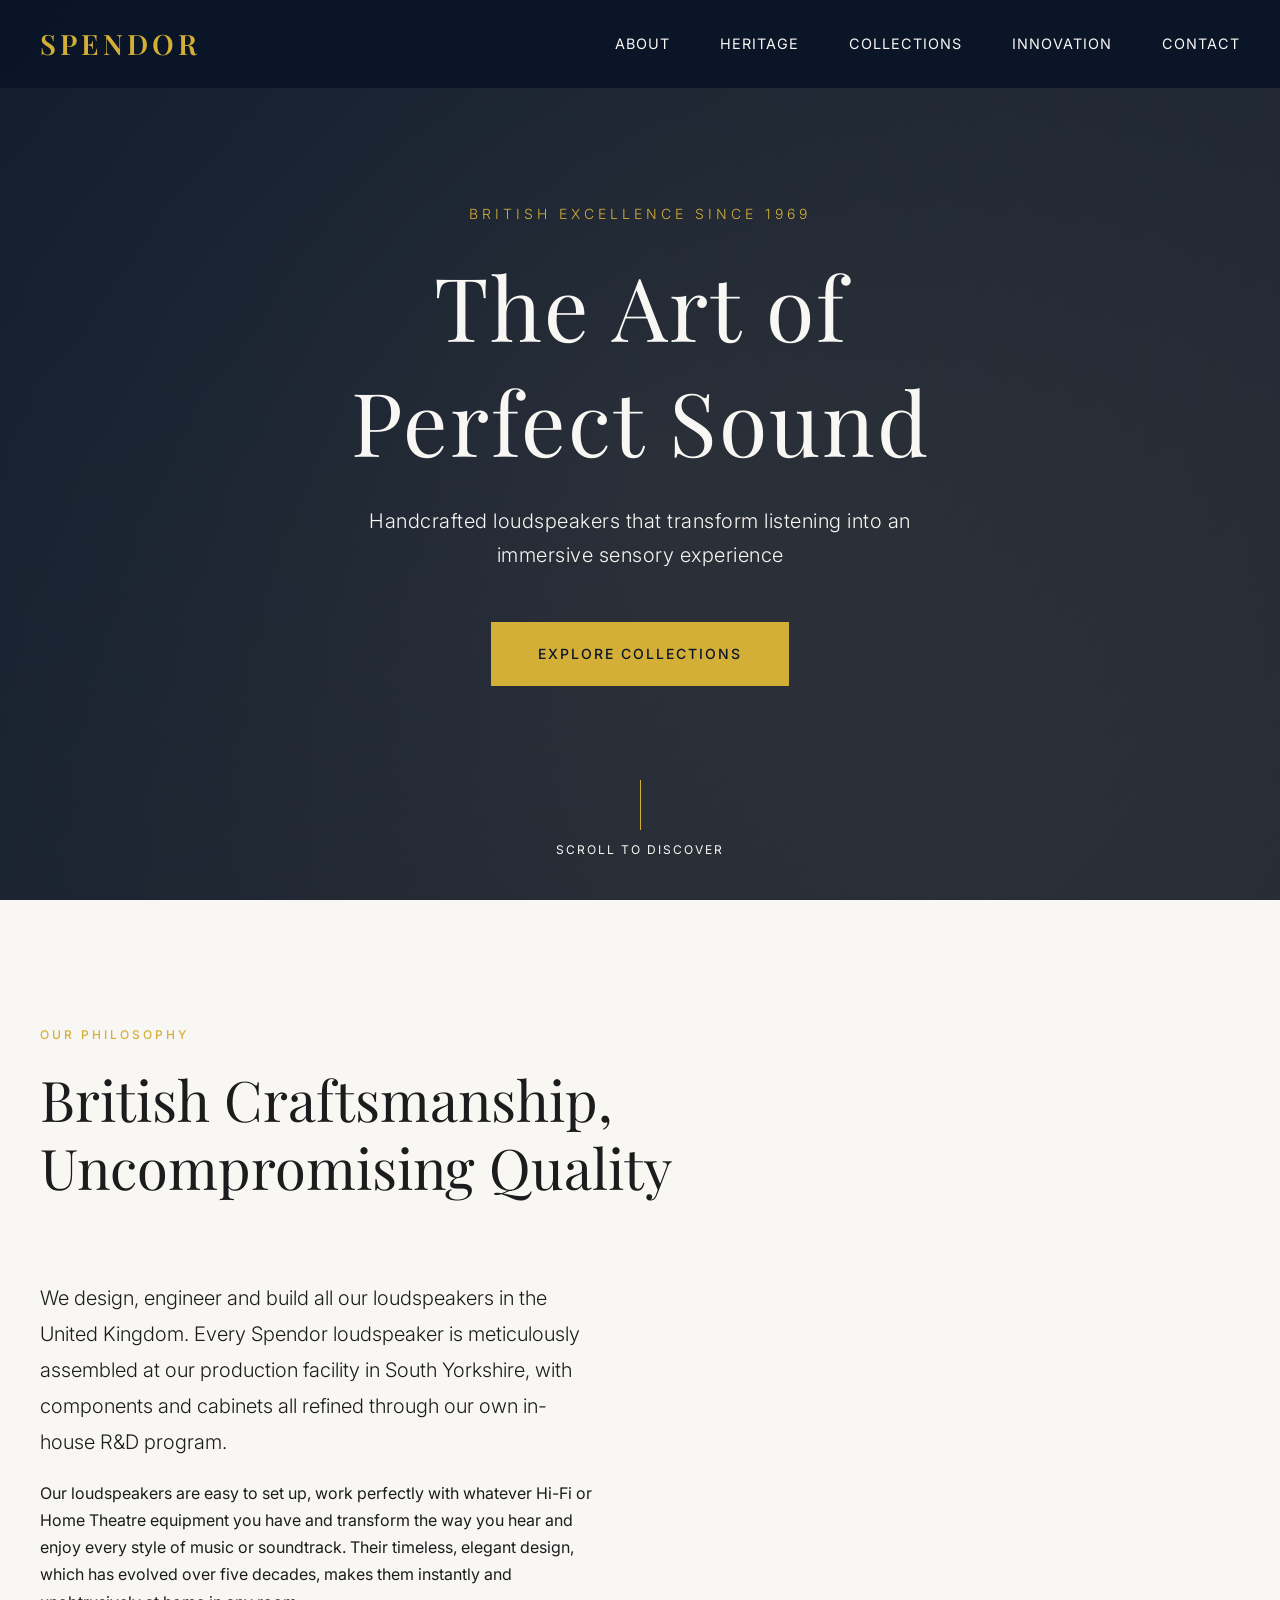
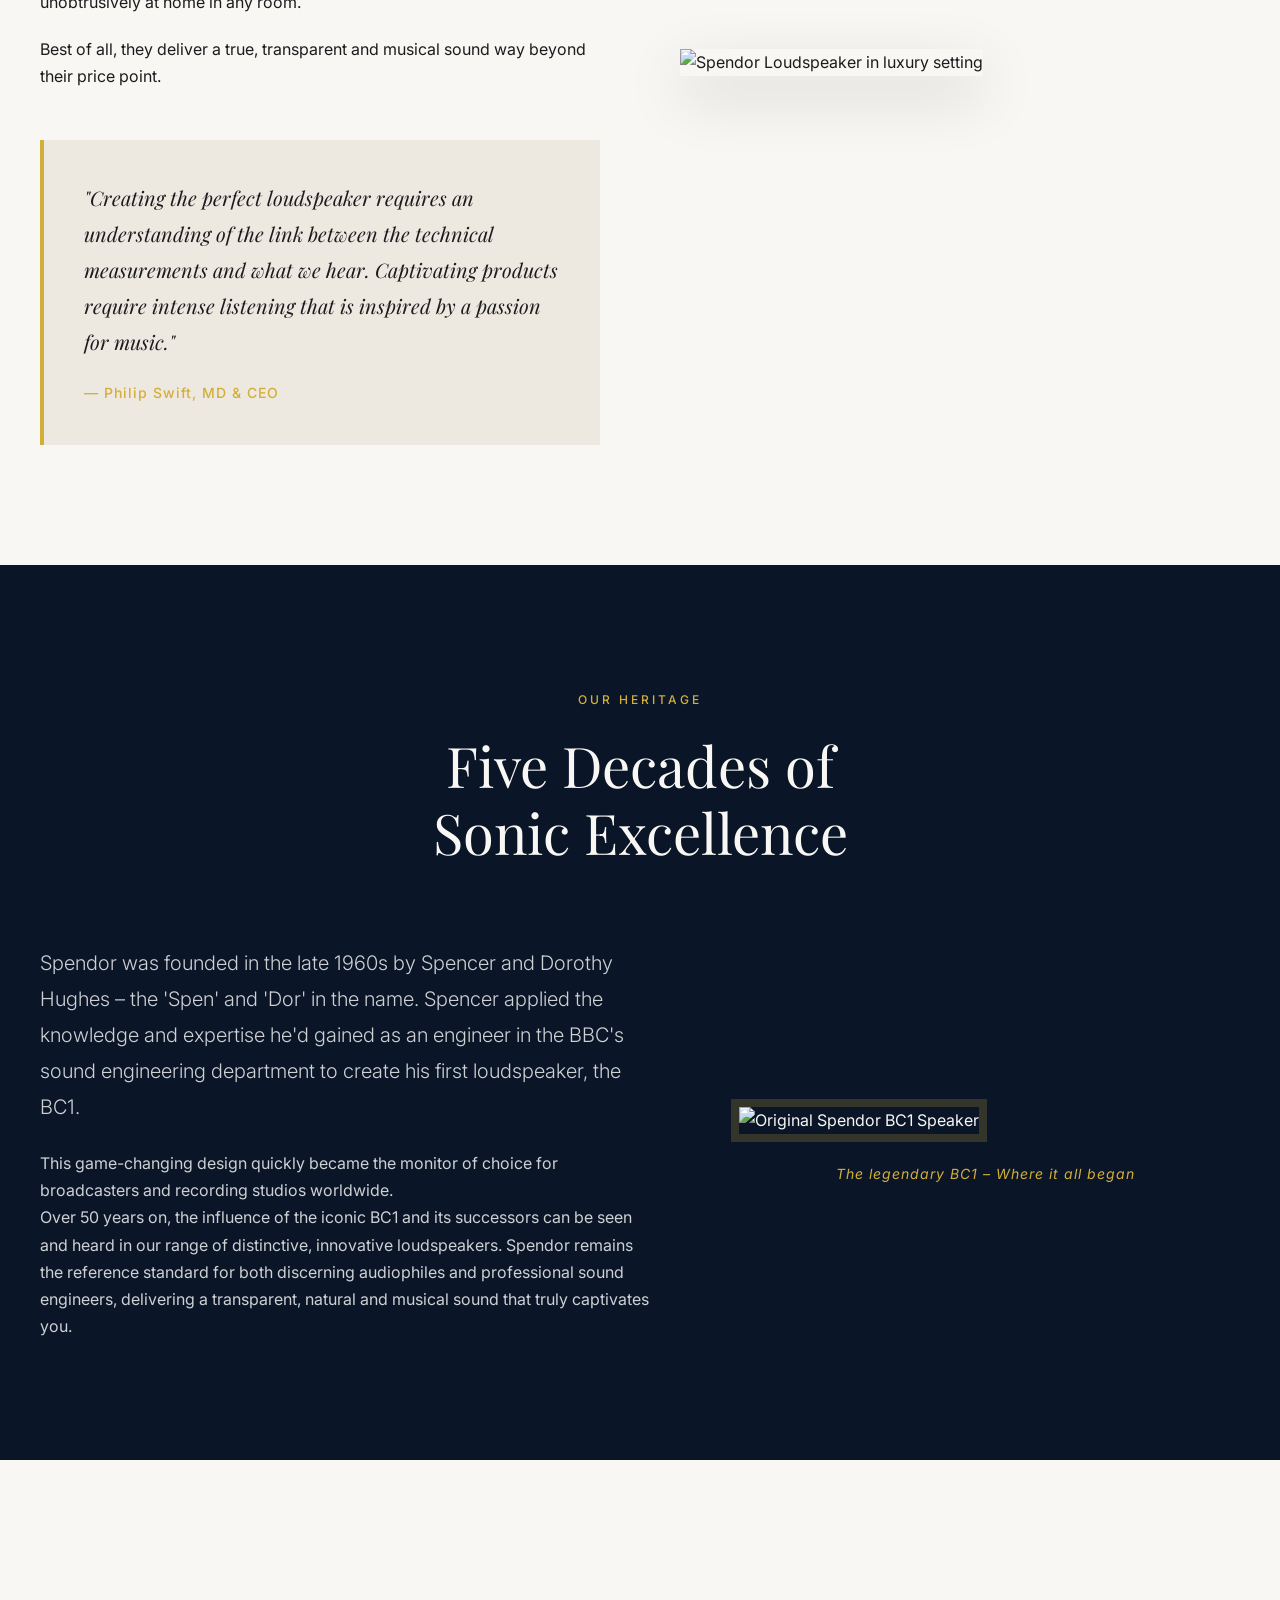
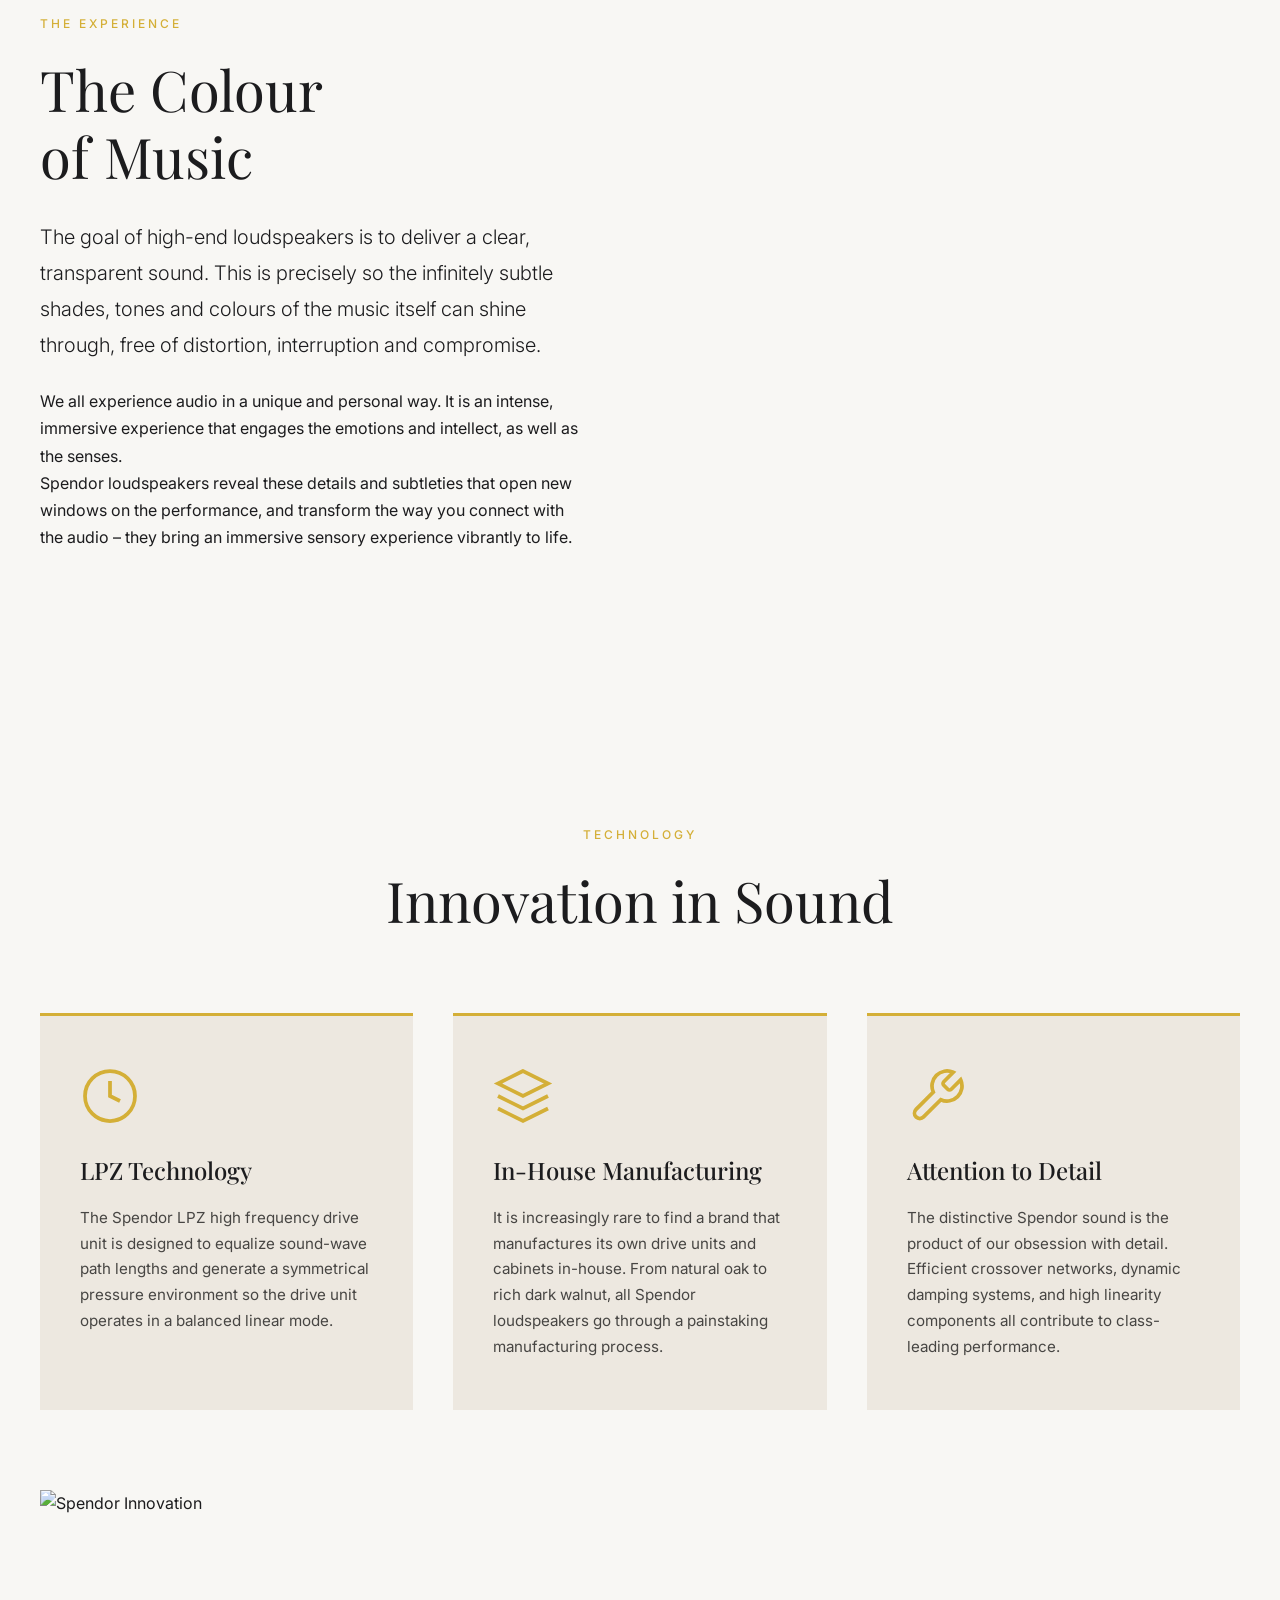
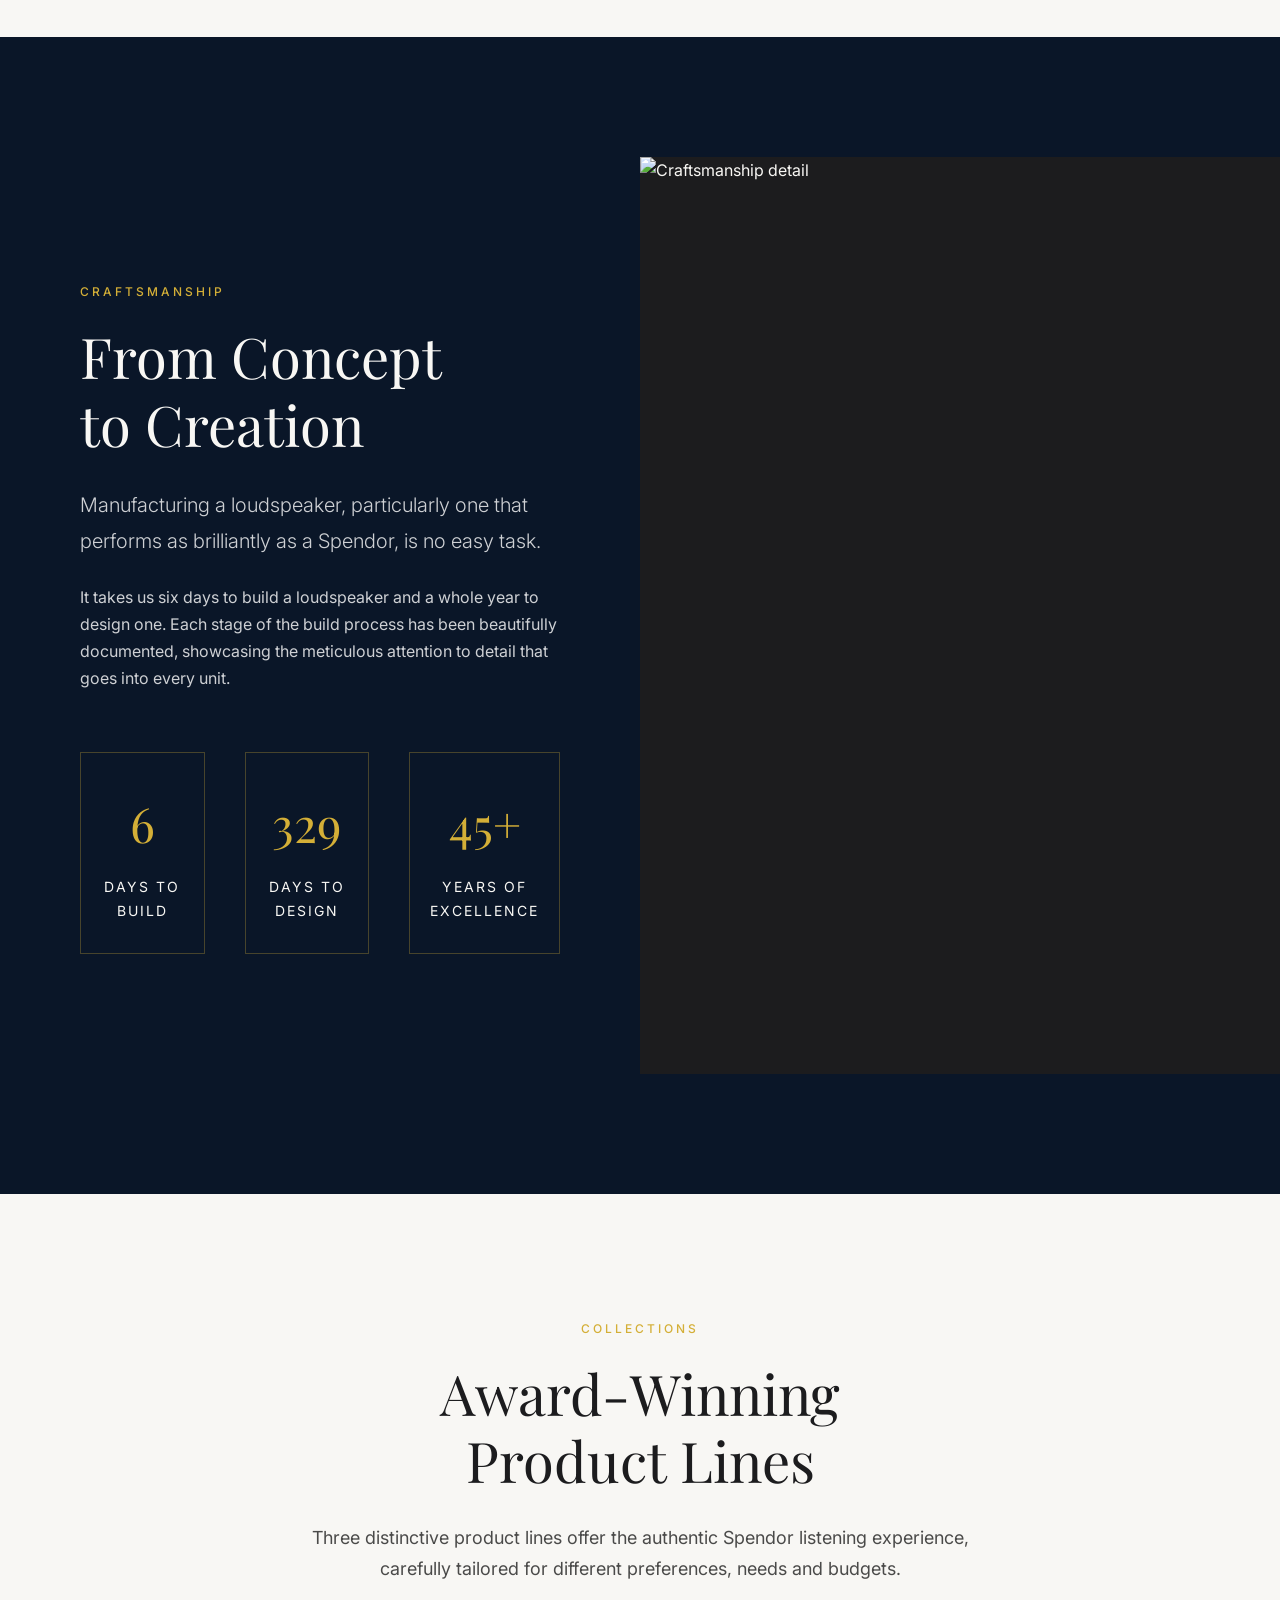
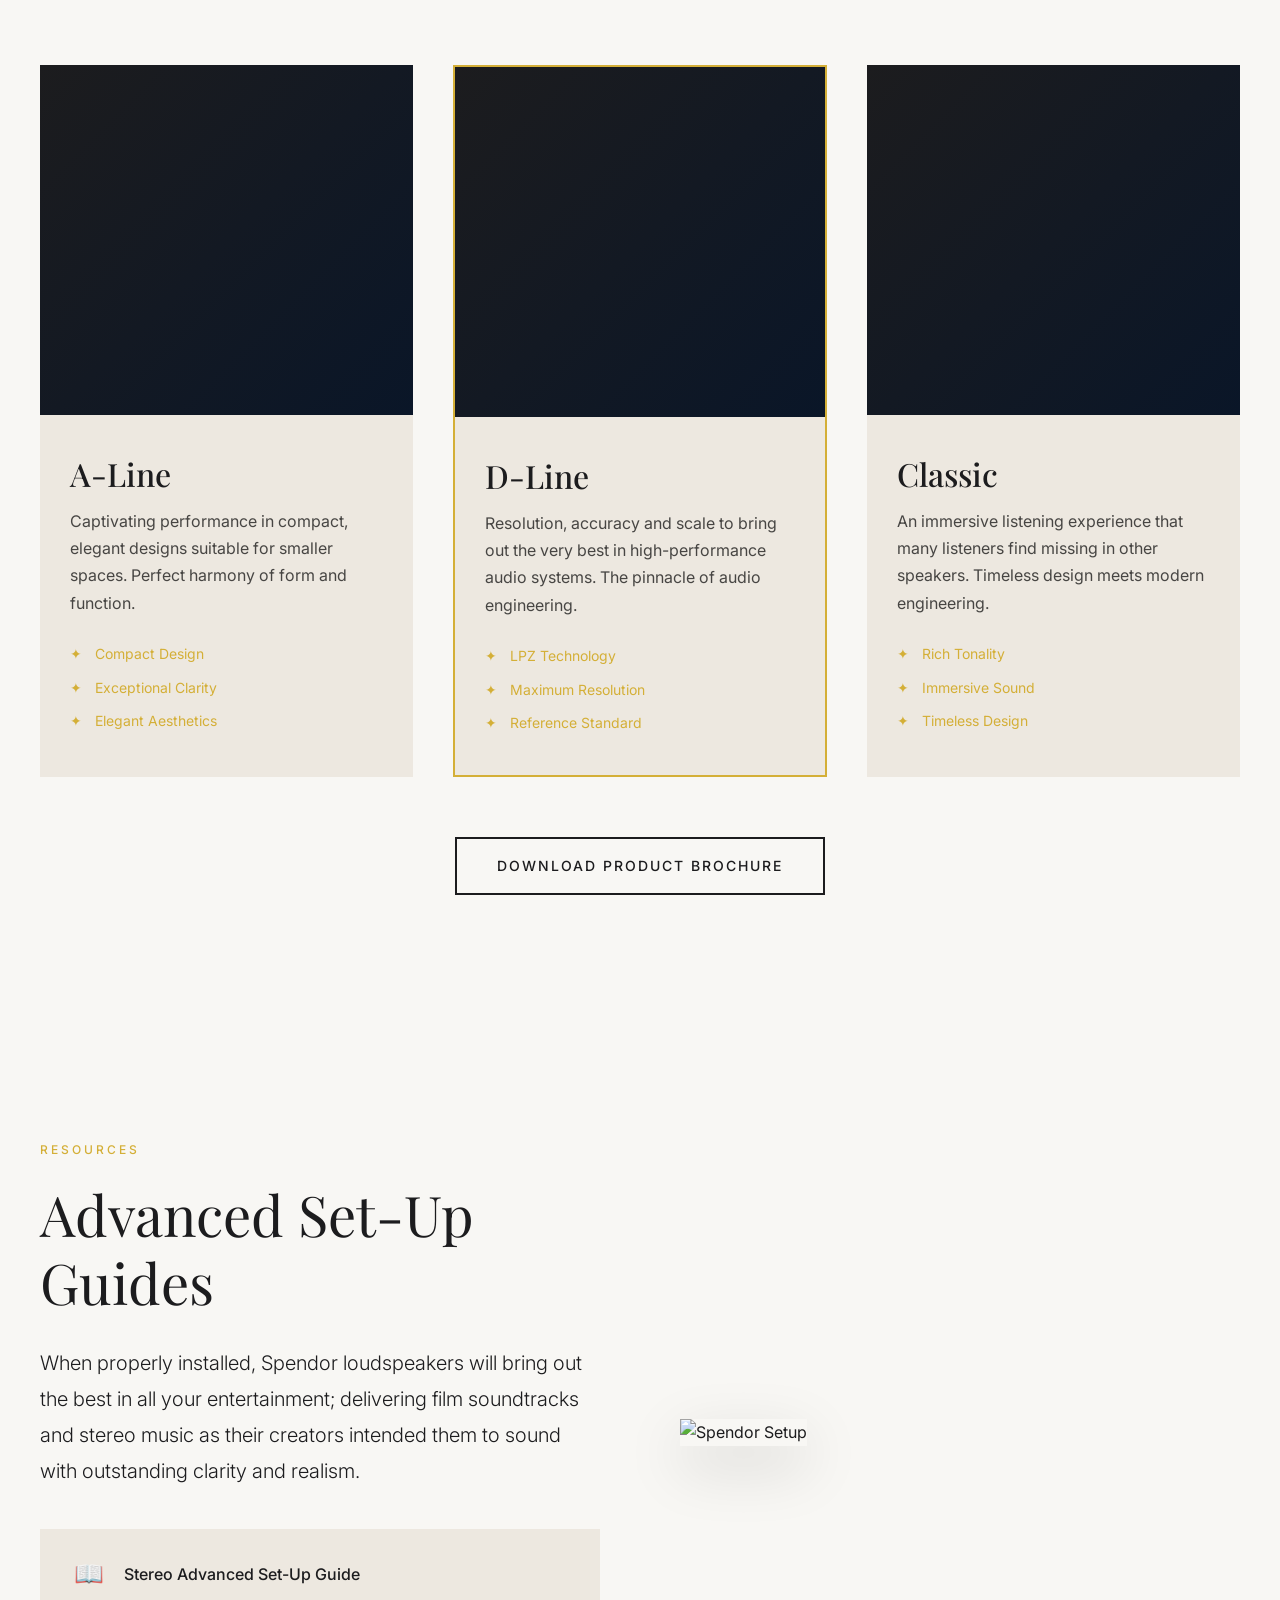
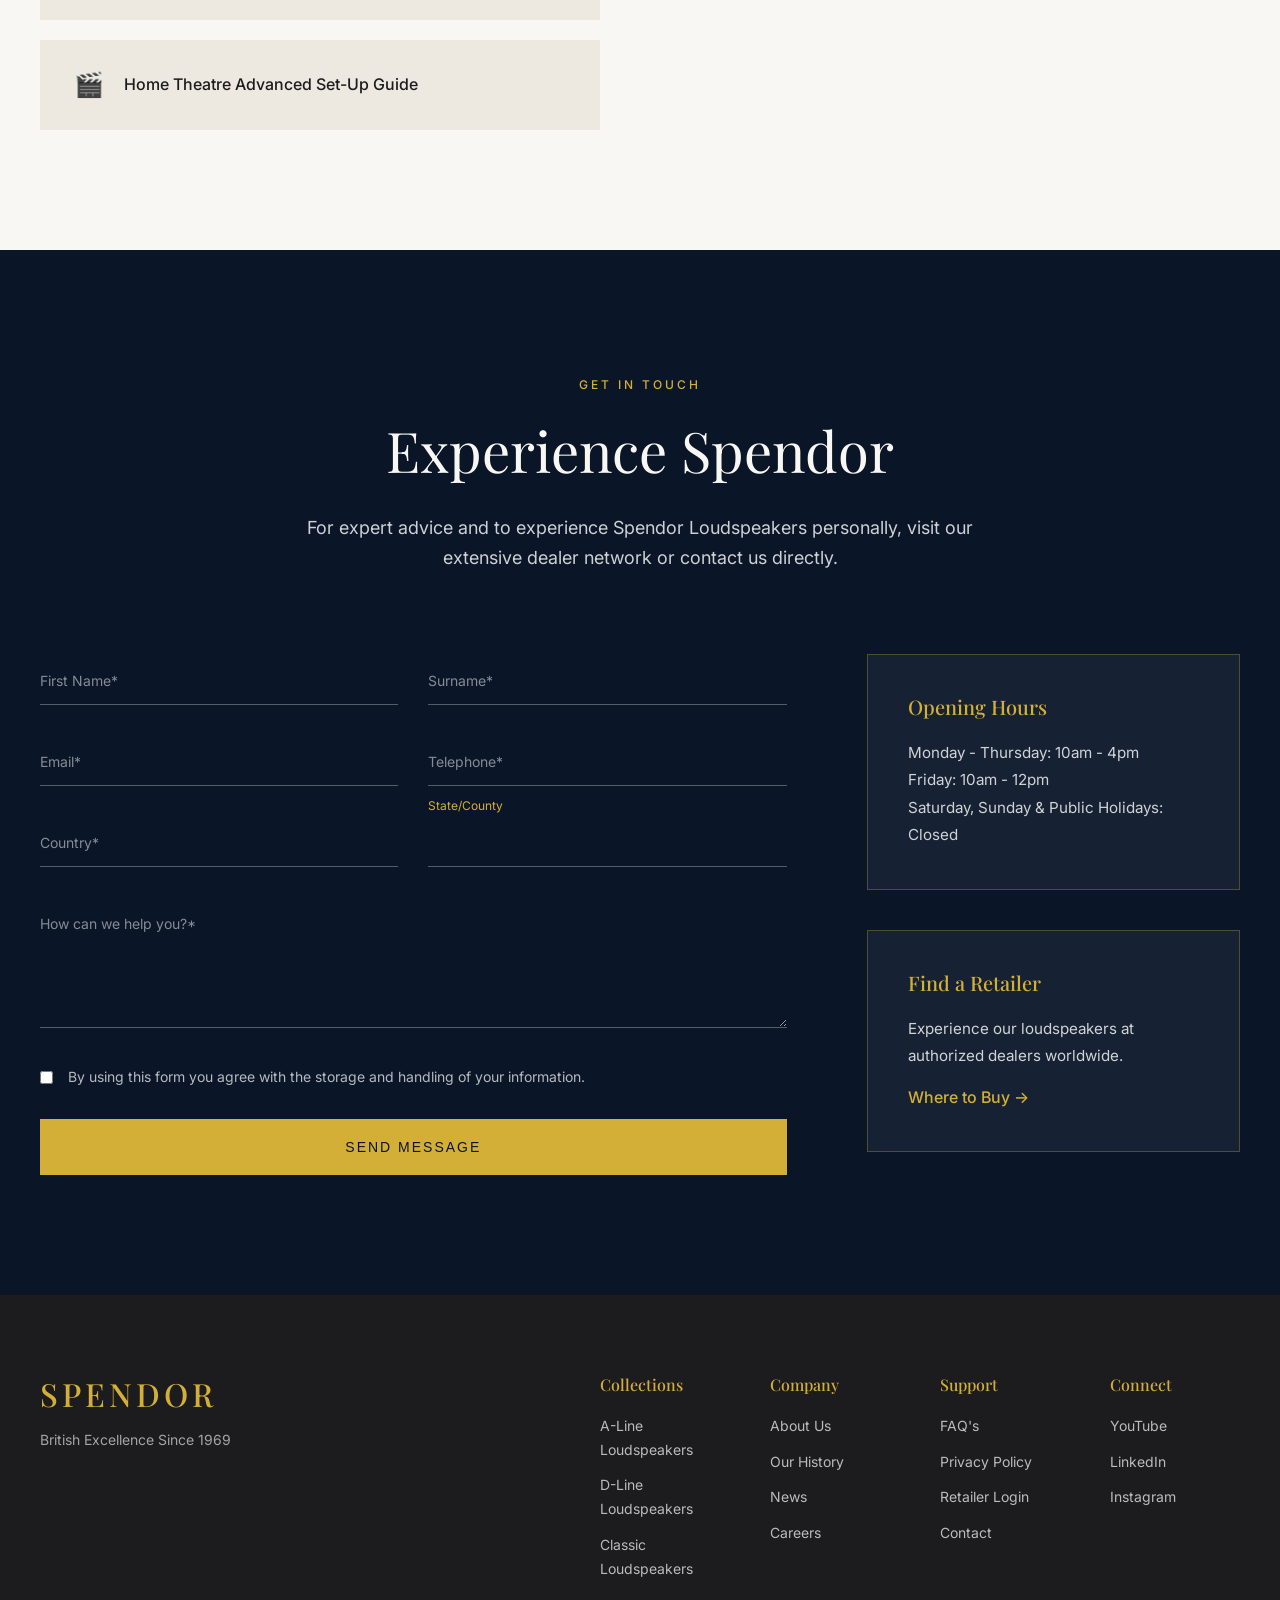
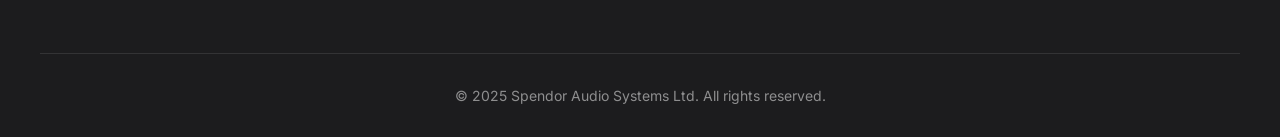
==== index.html @ cafc5bdc "Initial commit - Spendor luxury website" ====
<!DOCTYPE html>
<html lang="en">
<head>
    <meta charset="UTF-8">
    <meta name="viewport" content="width=device-width, initial-scale=1.0">
    <title>Spendor Audio - Luxury British Loudspeakers</title>
    <link rel="stylesheet" href="styles.css">
    <link rel="preconnect" href="https://fonts.googleapis.com">
    <link rel="preconnect" href="https://fonts.gstatic.com" crossorigin>
    <link href="https://fonts.googleapis.com/css2?family=Playfair+Display:wght@400;500;600;700;800;900&family=Futura:wght@300;400;500;600&family=Inter:wght@300;400;500;600&display=swap" rel="stylesheet">
</head>
<body>
    <!-- Navigation -->
    <nav class="navbar" id="navbar">
        <div class="nav-container">
            <div class="logo">
                <a href="#home">SPENDOR</a>
            </div>
            <div class="nav-links">
                <a href="#about" class="nav-link">About</a>
                <a href="#history" class="nav-link">Heritage</a>
                <a href="#products" class="nav-link">Collections</a>
                <a href="#innovation" class="nav-link">Innovation</a>
                <a href="#contact" class="nav-link">Contact</a>
            </div>
            <div class="hamburger" id="hamburger">
                <span></span>
                <span></span>
                <span></span>
            </div>
        </div>
    </nav>

    <!-- Hero Section -->
    <section class="hero" id="home">
        <div class="hero-overlay"></div>
        <div class="hero-content">
            <h1 class="hero-title fade-in">
                <span class="hero-subtitle">British Excellence Since 1969</span>
                <span class="hero-main">The Art of</span>
                <span class="hero-main">Perfect Sound</span>
            </h1>
            <p class="hero-description">Handcrafted loudspeakers that transform listening into an immersive sensory experience</p>
            <a href="#products" class="cta-button">Explore Collections</a>
        </div>
        <div class="scroll-indicator">
            <span></span>
            <span>Scroll to Discover</span>
        </div>
    </section>

    <!-- About Section -->
    <section class="section about-section" id="about">
        <div class="container">
            <div class="section-header">
                <span class="section-label">Our Philosophy</span>
                <h2 class="section-title">British Craftsmanship,<br>Uncompromising Quality</h2>
            </div>
            <div class="about-content">
                <div class="about-text">
                    <p class="lead-text">We design, engineer and build all our loudspeakers in the United Kingdom. Every Spendor loudspeaker is meticulously assembled at our production facility in South Yorkshire, with components and cabinets all refined through our own in-house R&D program.</p>
                    <p>Our loudspeakers are easy to set up, work perfectly with whatever Hi-Fi or Home Theatre equipment you have and transform the way you hear and enjoy every style of music or soundtrack. Their timeless, elegant design, which has evolved over five decades, makes them instantly and unobtrusively at home in any room.</p>
                    <p>Best of all, they deliver a true, transparent and musical sound way beyond their price point.</p>
                    <div class="quote-box">
                        <blockquote>
                            "Creating the perfect loudspeaker requires an understanding of the link between the technical measurements and what we hear. Captivating products require intense listening that is inspired by a passion for music."
                            <cite>— Philip Swift, MD & CEO</cite>
                        </blockquote>
                    </div>
                </div>
                <div class="about-image">
                    <img src="https://spendoraudio.com/wp-content/uploads/Spendor-DS1-Lifestyle-Image_Painting_RT_painting-1-1536x1093.jpg" alt="Spendor Loudspeaker in luxury setting">
                </div>
            </div>
        </div>
    </section>

    <!-- History Section -->
    <section class="section history-section dark-section" id="history">
        <div class="container">
            <div class="section-header centered">
                <span class="section-label">Our Heritage</span>
                <h2 class="section-title">Five Decades of<br>Sonic Excellence</h2>
            </div>
            <div class="history-content">
                <div class="history-text">
                    <p class="lead-text">Spendor was founded in the late 1960s by Spencer and Dorothy Hughes – the 'Spen' and 'Dor' in the name. Spencer applied the knowledge and expertise he'd gained as an engineer in the BBC's sound engineering department to create his first loudspeaker, the BC1.</p>
                    <p>This game-changing design quickly became the monitor of choice for broadcasters and recording studios worldwide.</p>
                    <p>Over 50 years on, the influence of the iconic BC1 and its successors can be seen and heard in our range of distinctive, innovative loudspeakers. Spendor remains the reference standard for both discerning audiophiles and professional sound engineers, delivering a transparent, natural and musical sound that truly captivates you.</p>
                </div>
                <div class="history-image">
                    <img src="https://spendoraudio.com/wp-content/uploads/Spendor_BC1.jpg" alt="Original Spendor BC1 Speaker">
                    <span class="image-caption">The legendary BC1 – Where it all began</span>
                </div>
            </div>
        </div>
    </section>

    <!-- The Colour of Music Section -->
    <section class="section color-section">
        <div class="container">
            <div class="split-content">
                <div class="split-text">
                    <span class="section-label">The Experience</span>
                    <h2 class="section-title">The Colour<br>of Music</h2>
                    <p class="lead-text">The goal of high-end loudspeakers is to deliver a clear, transparent sound. This is precisely so the infinitely subtle shades, tones and colours of the music itself can shine through, free of distortion, interruption and compromise.</p>
                    <p>We all experience audio in a unique and personal way. It is an intense, immersive experience that engages the emotions and intellect, as well as the senses.</p>
                    <p>Spendor loudspeakers reveal these details and subtleties that open new windows on the performance, and transform the way you connect with the audio – they bring an immersive sensory experience vibrantly to life.</p>
                </div>
                <div class="split-image">
                    <div class="parallax-image"></div>
                </div>
            </div>
        </div>
    </section>

    <!-- Innovation Section -->
    <section class="section innovation-section" id="innovation">
        <div class="container">
            <div class="section-header centered">
                <span class="section-label">Technology</span>
                <h2 class="section-title">Innovation in Sound</h2>
            </div>
            <div class="innovation-grid">
                <div class="innovation-card">
                    <div class="card-icon">
                        <svg viewBox="0 0 24 24" fill="none" stroke="currentColor" stroke-width="1.5">
                            <circle cx="12" cy="12" r="10"/>
                            <path d="M12 6v6l4 2"/>
                        </svg>
                    </div>
                    <h3>LPZ Technology</h3>
                    <p>The Spendor LPZ high frequency drive unit is designed to equalize sound-wave path lengths and generate a symmetrical pressure environment so the drive unit operates in a balanced linear mode.</p>
                </div>
                <div class="innovation-card">
                    <div class="card-icon">
                        <svg viewBox="0 0 24 24" fill="none" stroke="currentColor" stroke-width="1.5">
                            <path d="M12 2L2 7l10 5 10-5-10-5z"/>
                            <path d="M2 17l10 5 10-5M2 12l10 5 10-5"/>
                        </svg>
                    </div>
                    <h3>In-House Manufacturing</h3>
                    <p>It is increasingly rare to find a brand that manufactures its own drive units and cabinets in-house. From natural oak to rich dark walnut, all Spendor loudspeakers go through a painstaking manufacturing process.</p>
                </div>
                <div class="innovation-card">
                    <div class="card-icon">
                        <svg viewBox="0 0 24 24" fill="none" stroke="currentColor" stroke-width="1.5">
                            <path d="M14.7 6.3a1 1 0 0 0 0 1.4l1.6 1.6a1 1 0 0 0 1.4 0l3.77-3.77a6 6 0 0 1-7.94 7.94l-6.91 6.91a2.12 2.12 0 0 1-3-3l6.91-6.91a6 6 0 0 1 7.94-7.94l-3.76 3.76z"/>
                        </svg>
                    </div>
                    <h3>Attention to Detail</h3>
                    <p>The distinctive Spendor sound is the product of our obsession with detail. Efficient crossover networks, dynamic damping systems, and high linearity components all contribute to class-leading performance.</p>
                </div>
            </div>
            <div class="innovation-image">
                <img src="https://spendoraudio.com/wp-content/uploads/Innovation_sound_image.jpg" alt="Spendor Innovation">
            </div>
        </div>
    </section>

    <!-- Craftsmanship Section -->
    <section class="section craftsmanship-section dark-section">
        <div class="full-width-content">
            <div class="craftsmanship-text">
                <span class="section-label">Craftsmanship</span>
                <h2 class="section-title">From Concept<br>to Creation</h2>
                <p class="lead-text">Manufacturing a loudspeaker, particularly one that performs as brilliantly as a Spendor, is no easy task.</p>
                <p>It takes us six days to build a loudspeaker and a whole year to design one. Each stage of the build process has been beautifully documented, showcasing the meticulous attention to detail that goes into every unit.</p>
                <div class="stats-grid">
                    <div class="stat">
                        <span class="stat-number">6</span>
                        <span class="stat-label">Days to Build</span>
                    </div>
                    <div class="stat">
                        <span class="stat-number">365</span>
                        <span class="stat-label">Days to Design</span>
                    </div>
                    <div class="stat">
                        <span class="stat-number">50+</span>
                        <span class="stat-label">Years of Excellence</span>
                    </div>
                </div>
            </div>
            <div class="craftsmanship-image">
                <img src="https://spendoraudio.com/wp-content/uploads/Attention-to-detail_image.jpg" alt="Craftsmanship detail">
            </div>
        </div>
    </section>

    <!-- Products Section -->
    <section class="section products-section" id="products">
        <div class="container">
            <div class="section-header centered">
                <span class="section-label">Collections</span>
                <h2 class="section-title">Award-Winning<br>Product Lines</h2>
                <p class="section-description">Three distinctive product lines offer the authentic Spendor listening experience, carefully tailored for different preferences, needs and budgets.</p>
            </div>
            <div class="products-grid">
                <div class="product-card">
                    <div class="product-image">
                        <div class="product-overlay">
                            <a href="a-line.html" class="product-link">Explore A-Line</a>
                        </div>
                    </div>
                    <div class="product-info">
                        <h3>A-Line</h3>
                        <p>Captivating performance in compact, elegant designs suitable for smaller spaces. Perfect harmony of form and function.</p>
                        <ul class="product-features">
                            <li>Compact Design</li>
                            <li>Exceptional Clarity</li>
                            <li>Elegant Aesthetics</li>
                        </ul>
                    </div>
                </div>
                <div class="product-card featured">
                    <div class="product-image">
                        <div class="product-overlay">
                            <a href="d-line.html" class="product-link">Explore D-Line</a>
                        </div>
                    </div>
                    <div class="product-info">
                        <h3>D-Line</h3>
                        <p>Resolution, accuracy and scale to bring out the very best in high-performance audio systems. The pinnacle of audio engineering.</p>
                        <ul class="product-features">
                            <li>LPZ Technology</li>
                            <li>Maximum Resolution</li>
                            <li>Reference Standard</li>
                        </ul>
                    </div>
                </div>
                <div class="product-card">
                    <div class="product-image">
                        <div class="product-overlay">
                            <a href="classic.html" class="product-link">Explore Classic</a>
                        </div>
                    </div>
                    <div class="product-info">
                        <h3>Classic</h3>
                        <p>An immersive listening experience that many listeners find missing in other speakers. Timeless design meets modern engineering.</p>
                        <ul class="product-features">
                            <li>Rich Tonality</li>
                            <li>Immersive Sound</li>
                            <li>Timeless Design</li>
                        </ul>
                    </div>
                </div>
            </div>
            <div class="cta-section">
                <a href="#" class="secondary-button">Download Product Brochure</a>
            </div>
        </div>
    </section>

    <!-- Setup Guides Section -->
    <section class="section setup-section">
        <div class="container">
            <div class="setup-content">
                <div class="setup-text">
                    <span class="section-label">Resources</span>
                    <h2 class="section-title">Advanced Set-Up Guides</h2>
                    <p class="lead-text">When properly installed, Spendor loudspeakers will bring out the best in all your entertainment; delivering film soundtracks and stereo music as their creators intended them to sound with outstanding clarity and realism.</p>
                    <div class="guides-links">
                        <a href="#" class="guide-link">
                            <span class="guide-icon">📖</span>
                            <span>Stereo Advanced Set-Up Guide</span>
                        </a>
                        <a href="#" class="guide-link">
                            <span class="guide-icon">🎬</span>
                            <span>Home Theatre Advanced Set-Up Guide</span>
                        </a>
                    </div>
                </div>
                <div class="setup-image">
                    <img src="https://spendoraudio.com/wp-content/uploads/SPENDOR_CENTER.jpg" alt="Spendor Setup">
                </div>
            </div>
        </div>
    </section>

    <!-- Contact Section -->
    <section class="section contact-section dark-section" id="contact">
        <div class="container">
            <div class="section-header centered">
                <span class="section-label">Get in Touch</span>
                <h2 class="section-title">Experience Spendor</h2>
                <p class="section-description">For expert advice and to experience Spendor Loudspeakers personally, visit our extensive dealer network or contact us directly.</p>
            </div>
            <div class="contact-grid">
                <div class="contact-form-wrapper">
                    <form class="contact-form" id="contactForm">
                        <div class="form-row">
                            <div class="form-group">
                                <input type="text" id="firstName" required>
                                <label for="firstName">First Name*</label>
                            </div>
                            <div class="form-group">
                                <input type="text" id="surname" required>
                                <label for="surname">Surname*</label>
                            </div>
                        </div>
                        <div class="form-row">
                            <div class="form-group">
                                <input type="email" id="email" required>
                                <label for="email">Email*</label>
                            </div>
                            <div class="form-group">
                                <input type="tel" id="phone" required>
                                <label for="phone">Telephone*</label>
                            </div>
                        </div>
                        <div class="form-row">
                            <div class="form-group">
                                <input type="text" id="country" required>
                                <label for="country">Country*</label>
                            </div>
                            <div class="form-group">
                                <input type="text" id="state">
                                <label for="state">State/County</label>
                            </div>
                        </div>
                        <div class="form-group full-width">
                            <textarea id="message" rows="5" required></textarea>
                            <label for="message">How can we help you?*</label>
                        </div>
                        <div class="form-group checkbox-group">
                            <input type="checkbox" id="privacy" required>
                            <label for="privacy">By using this form you agree with the storage and handling of your information.</label>
                        </div>
                        <button type="submit" class="cta-button">Send Message</button>
                    </form>
                </div>
                <div class="contact-info">
                    <div class="info-card">
                        <h3>Opening Hours</h3>
                        <p>Monday - Thursday: 10am - 4pm<br>
                        Friday: 10am - 12pm<br>
                        Saturday, Sunday & Public Holidays: Closed</p>
                    </div>
                    <div class="info-card">
                        <h3>Find a Retailer</h3>
                        <p>Experience our loudspeakers at authorized dealers worldwide.</p>
                        <a href="#" class="text-link">Where to Buy →</a>
                    </div>
                </div>
            </div>
        </div>
    </section>

    <!-- Footer -->
    <footer class="footer">
        <div class="container">
            <div class="footer-content">
                <div class="footer-brand">
                    <h3>SPENDOR</h3>
                    <p>British Excellence Since 1969</p>
                </div>
                <div class="footer-links">
                    <div class="footer-column">
                        <h4>Collections</h4>
                        <a href="#">A-Line Loudspeakers</a>
                        <a href="#">D-Line Loudspeakers</a>
                        <a href="#">Classic Loudspeakers</a>
                    </div>
                    <div class="footer-column">
                        <h4>Company</h4>
                        <a href="#about">About Us</a>
                        <a href="#history">Our History</a>
                        <a href="#">News</a>
                        <a href="#">Careers</a>
                    </div>
                    <div class="footer-column">
                        <h4>Support</h4>
                        <a href="#">FAQ's</a>
                        <a href="#">Privacy Policy</a>
                        <a href="#">Retailer Login</a>
                        <a href="#contact">Contact</a>
                    </div>
                    <div class="footer-column">
                        <h4>Connect</h4>
                        <a href="https://www.youtube.com/@spendor9405" target="_blank">YouTube</a>
                        <a href="https://www.linkedin.com/company/spendor/" target="_blank">LinkedIn</a>
                        <a href="https://www.instagram.com/spendoraudio/" target="_blank">Instagram</a>
                    </div>
                </div>
            </div>
            <div class="footer-bottom">
                <p>&copy; 2025 Spendor Audio Systems Ltd. All rights reserved.</p>
            </div>
        </div>
    </footer>

    <script src="script.js"></script>
</body>
</html>
---- styles.css ----
/* ========================
   CSS Reset & Base Styles
   ======================== */

* {
    margin: 0;
    padding: 0;
    box-sizing: border-box;
}

:root {
    /* Luxury Color Palette */
    --primary-gold: #D4AF37;
    --deep-navy: #0A1628;
    --charcoal: #1C1C1E;
    --off-white: #F8F7F4;
    --cream: #EDE8E0;
    --silver: #C0C0C0;
    --bronze: #CD7F32;
    
    /* Typography */
    --font-serif: 'Playfair Display', serif;
    --font-sans: 'Inter', sans-serif;
    
    /* Spacing */
    --section-padding: 120px;
    --container-width: 1400px;
    
    /* Transitions */
    --transition-smooth: all 0.6s cubic-bezier(0.4, 0, 0.2, 1);
    --transition-fast: all 0.3s ease;
}

html {
    scroll-behavior: smooth;
    font-size: 16px;
}

body {
    font-family: var(--font-sans);
    color: var(--charcoal);
    background-color: var(--off-white);
    line-height: 1.7;
    overflow-x: hidden;
}

/* ========================
   Typography
   ======================== */

h1, h2, h3, h4, h5, h6 {
    font-family: var(--font-serif);
    font-weight: 500;
    line-height: 1.2;
}

.section-label {
    display: inline-block;
    font-family: var(--font-sans);
    font-size: 0.75rem;
    font-weight: 500;
    letter-spacing: 3px;
    text-transform: uppercase;
    color: var(--primary-gold);
    margin-bottom: 20px;
}

.section-title {
    font-size: 3.5rem;
    font-weight: 400;
    margin-bottom: 30px;
    color: inherit;
}

.section-description {
    font-size: 1.125rem;
    max-width: 700px;
    margin: 0 auto;
    color: rgba(0, 0, 0, 0.7);
}

.lead-text {
    font-size: 1.25rem;
    line-height: 1.8;
    margin-bottom: 25px;
    font-weight: 300;
}

/* ========================
   Navigation
   ======================== */

.navbar {
    position: fixed;
    top: 0;
    left: 0;
    right: 0;
    z-index: 1000;
    background: rgba(10, 22, 40, 0.95);
    backdrop-filter: blur(20px);
    padding: 20px 0;
    transition: var(--transition-fast);
}

.navbar.scrolled {
    padding: 15px 0;
    box-shadow: 0 4px 30px rgba(0, 0, 0, 0.1);
}

.nav-container {
    max-width: var(--container-width);
    margin: 0 auto;
    padding: 0 40px;
    display: flex;
    justify-content: space-between;
    align-items: center;
}

.logo a {
    font-family: var(--font-serif);
    font-size: 1.75rem;
    font-weight: 600;
    color: var(--primary-gold);
    text-decoration: none;
    letter-spacing: 4px;
}

.nav-links {
    display: flex;
    gap: 50px;
}

.nav-link {
    color: var(--off-white);
    text-decoration: none;
    font-size: 0.9rem;
    font-weight: 400;
    letter-spacing: 1px;
    text-transform: uppercase;
    position: relative;
    transition: var(--transition-fast);
}

.nav-link::after {
    content: '';
    position: absolute;
    bottom: -5px;
    left: 0;
    width: 0;
    height: 1px;
    background: var(--primary-gold);
    transition: var(--transition-fast);
}

.nav-link:hover {
    color: var(--primary-gold);
}

.nav-link:hover::after {
    width: 100%;
}

.hamburger {
    display: none;
    flex-direction: column;
    gap: 5px;
    cursor: pointer;
}

.hamburger span {
    width: 25px;
    height: 2px;
    background: var(--primary-gold);
    transition: var(--transition-fast);
}

/* ========================
   Hero Section
   ======================== */

.hero {
    height: 100vh;
    position: relative;
    display: flex;
    align-items: center;
    justify-content: center;
    background: 
        linear-gradient(135deg, rgba(10, 22, 40, 0.95) 0%, rgba(28, 28, 30, 0.85) 100%),
        url('https://spendoraudio.com/wp-content/uploads/Spendor-DS1-Lifestyle-Image_Painting_RT_painting-1-1536x1093.jpg') center/cover no-repeat;
    background-attachment: fixed;
    overflow: hidden;
}

.hero-overlay {
    position: absolute;
    top: 0;
    left: 0;
    right: 0;
    bottom: 0;
    background: radial-gradient(circle at center, transparent 0%, rgba(10, 22, 40, 0.4) 100%);
}

.hero-content {
    position: relative;
    z-index: 2;
    text-align: center;
    color: var(--off-white);
    padding: 0 20px;
    max-width: 1000px;
}

.hero-title {
    display: flex;
    flex-direction: column;
    gap: 10px;
}

.hero-subtitle {
    font-family: var(--font-sans);
    font-size: 0.875rem;
    font-weight: 300;
    letter-spacing: 4px;
    text-transform: uppercase;
    color: var(--primary-gold);
    margin-bottom: 20px;
}

.hero-main {
    font-size: 5.5rem;
    font-weight: 300;
    letter-spacing: 2px;
}

.hero-description {
    font-size: 1.25rem;
    margin: 30px auto 50px;
    max-width: 600px;
    font-weight: 300;
    letter-spacing: 0.5px;
}

.cta-button {
    display: inline-block;
    padding: 18px 45px;
    background: var(--primary-gold);
    color: var(--deep-navy);
    text-decoration: none;
    font-size: 0.875rem;
    font-weight: 500;
    letter-spacing: 2px;
    text-transform: uppercase;
    border: 2px solid var(--primary-gold);
    transition: var(--transition-fast);
    position: relative;
    overflow: hidden;
}

.cta-button::before {
    content: '';
    position: absolute;
    top: 0;
    left: -100%;
    width: 100%;
    height: 100%;
    background: var(--off-white);
    transition: var(--transition-smooth);
    z-index: -1;
}

.cta-button:hover::before {
    left: 0;
}

.cta-button:hover {
    color: var(--deep-navy);
    border-color: var(--off-white);
}

.secondary-button {
    display: inline-block;
    padding: 15px 40px;
    background: transparent;
    color: var(--charcoal);
    text-decoration: none;
    font-size: 0.875rem;
    font-weight: 500;
    letter-spacing: 2px;
    text-transform: uppercase;
    border: 2px solid var(--charcoal);
    transition: var(--transition-fast);
}

.secondary-button:hover {
    background: var(--charcoal);
    color: var(--off-white);
}

.scroll-indicator {
    position: absolute;
    bottom: 40px;
    left: 50%;
    transform: translateX(-50%);
    display: flex;
    flex-direction: column;
    align-items: center;
    gap: 10px;
    color: var(--off-white);
    font-size: 0.75rem;
    letter-spacing: 2px;
    text-transform: uppercase;
}

.scroll-indicator span:first-child {
    width: 1px;
    height: 50px;
    background: var(--primary-gold);
    animation: scrollLine 2s ease-in-out infinite;
}

@keyframes scrollLine {
    0%, 100% { transform: scaleY(0.5); opacity: 0.5; }
    50% { transform: scaleY(1); opacity: 1; }
}

/* ========================
   Sections
   ======================== */

.section {
    padding: var(--section-padding) 0;
}

.container {
    max-width: var(--container-width);
    margin: 0 auto;
    padding: 0 40px;
}

.section-header {
    margin-bottom: 80px;
}

.section-header.centered {
    text-align: center;
}

.dark-section {
    background: var(--deep-navy);
    color: var(--off-white);
}

.dark-section .section-description,
.dark-section p {
    color: rgba(255, 255, 255, 0.8);
}

/* ========================
   About Section
   ======================== */

.about-content {
    display: grid;
    grid-template-columns: 1fr 1fr;
    gap: 80px;
    align-items: center;
}

.about-text p {
    margin-bottom: 20px;
}

.quote-box {
    margin-top: 50px;
    padding: 40px;
    background: var(--cream);
    border-left: 4px solid var(--primary-gold);
}

.quote-box blockquote {
    font-family: var(--font-serif);
    font-size: 1.25rem;
    font-style: italic;
    line-height: 1.8;
    color: var(--charcoal);
}

.quote-box cite {
    display: block;
    margin-top: 20px;
    font-family: var(--font-sans);
    font-size: 0.875rem;
    font-style: normal;
    font-weight: 500;
    letter-spacing: 1px;
    color: var(--primary-gold);
}

.about-image img {
    width: 100%;
    height: auto;
    box-shadow: 0 20px 60px rgba(0, 0, 0, 0.15);
}

/* ========================
   History Section
   ======================== */

.history-content {
    display: grid;
    grid-template-columns: 1.2fr 1fr;
    gap: 80px;
    align-items: center;
}

.history-image {
    position: relative;
}

.history-image img {
    width: 100%;
    height: auto;
    border: 8px solid rgba(212, 175, 55, 0.2);
}

.image-caption {
    display: block;
    margin-top: 20px;
    font-size: 0.875rem;
    font-style: italic;
    letter-spacing: 1px;
    color: var(--primary-gold);
    text-align: center;
}

/* ========================
   Color Section
   ======================== */

.split-content {
    display: grid;
    grid-template-columns: 1fr 1fr;
    gap: 100px;
    align-items: center;
}

.split-image {
    height: 600px;
    position: relative;
    overflow: hidden;
}

.parallax-image {
    width: 100%;
    height: 100%;
    background: url('https://spendoraudio.com/wp-content/uploads/Innovation_sound_image.jpg') center/cover no-repeat;
    background-attachment: fixed;
    box-shadow: 0 20px 60px rgba(0, 0, 0, 0.2);
}

/* ========================
   Innovation Section
   ======================== */

.innovation-grid {
    display: grid;
    grid-template-columns: repeat(3, 1fr);
    gap: 40px;
    margin-bottom: 80px;
}

.innovation-card {
    padding: 50px 40px;
    background: var(--cream);
    border-top: 3px solid var(--primary-gold);
    transition: var(--transition-fast);
}

.innovation-card:hover {
    transform: translateY(-10px);
    box-shadow: 0 20px 40px rgba(0, 0, 0, 0.1);
}

.card-icon {
    width: 60px;
    height: 60px;
    margin-bottom: 30px;
    color: var(--primary-gold);
}

.innovation-card h3 {
    font-size: 1.5rem;
    margin-bottom: 20px;
    color: var(--charcoal);
}

.innovation-card p {
    font-size: 0.95rem;
    line-height: 1.7;
    color: rgba(0, 0, 0, 0.7);
}

.innovation-image {
    margin-top: 60px;
}

.innovation-image img {
    width: 100%;
    height: auto;
    max-height: 500px;
    object-fit: cover;
}

/* ========================
   Craftsmanship Section
   ======================== */

.full-width-content {
    display: grid;
    grid-template-columns: 1fr 1fr;
    gap: 0;
    max-width: 100%;
}

.craftsmanship-text {
    padding: var(--section-padding) 80px;
    background: var(--deep-navy);
}

.craftsmanship-image {
    background: var(--charcoal);
    position: relative;
    overflow: hidden;
}

.craftsmanship-image img {
    width: 100%;
    height: 100%;
    object-fit: cover;
    transition: var(--transition-smooth);
}

.craftsmanship-image:hover img {
    transform: scale(1.05);
}

.stats-grid {
    display: grid;
    grid-template-columns: repeat(3, 1fr);
    gap: 40px;
    margin-top: 60px;
}

.stat {
    text-align: center;
    padding: 30px 20px;
    border: 1px solid rgba(212, 175, 55, 0.3);
}

.stat-number {
    display: block;
    font-family: var(--font-serif);
    font-size: 3rem;
    font-weight: 400;
    color: var(--primary-gold);
    margin-bottom: 10px;
}

.stat-label {
    display: block;
    font-size: 0.875rem;
    letter-spacing: 2px;
    text-transform: uppercase;
    color: var(--off-white);
}

/* ========================
   Products Section
   ======================== */

.products-grid {
    display: grid;
    grid-template-columns: repeat(3, 1fr);
    gap: 40px;
    margin-bottom: 60px;
}

.product-card {
    background: var(--cream);
    transition: var(--transition-fast);
    overflow: hidden;
}

.product-card:hover {
    transform: translateY(-10px);
    box-shadow: 0 30px 60px rgba(0, 0, 0, 0.15);
}

.product-card.featured {
    border: 2px solid var(--primary-gold);
}

.product-image {
    height: 350px;
    background: linear-gradient(135deg, var(--charcoal) 0%, var(--deep-navy) 100%);
    position: relative;
    overflow: hidden;
}

.product-overlay {
    position: absolute;
    top: 0;
    left: 0;
    right: 0;
    bottom: 0;
    background: rgba(212, 175, 55, 0.95);
    display: flex;
    align-items: center;
    justify-content: center;
    opacity: 0;
    transition: var(--transition-fast);
}

.product-card:hover .product-overlay {
    opacity: 1;
}

.product-link {
    color: var(--deep-navy);
    text-decoration: none;
    font-size: 0.875rem;
    font-weight: 600;
    letter-spacing: 2px;
    text-transform: uppercase;
    padding: 15px 30px;
    border: 2px solid var(--deep-navy);
    transition: var(--transition-fast);
}

.product-link:hover {
    background: var(--deep-navy);
    color: var(--primary-gold);
}

.product-info {
    padding: 40px 30px;
}

.product-info h3 {
    font-size: 2rem;
    margin-bottom: 15px;
    color: var(--charcoal);
}

.product-info p {
    margin-bottom: 25px;
    color: rgba(0, 0, 0, 0.7);
}

.product-features {
    list-style: none;
    display: flex;
    flex-direction: column;
    gap: 10px;
}

.product-features li {
    font-size: 0.875rem;
    color: var(--primary-gold);
    padding-left: 25px;
    position: relative;
}

.product-features li::before {
    content: '✦';
    position: absolute;
    left: 0;
}

.cta-section {
    text-align: center;
    margin-top: 60px;
}

/* ========================
   Setup Section
   ======================== */

.setup-content {
    display: grid;
    grid-template-columns: 1fr 1fr;
    gap: 80px;
    align-items: center;
}

.guides-links {
    display: flex;
    flex-direction: column;
    gap: 20px;
    margin-top: 40px;
}

.guide-link {
    display: flex;
    align-items: center;
    gap: 20px;
    padding: 25px 30px;
    background: var(--cream);
    text-decoration: none;
    color: var(--charcoal);
    font-weight: 500;
    transition: var(--transition-fast);
    border-left: 4px solid transparent;
}

.guide-link:hover {
    border-left-color: var(--primary-gold);
    transform: translateX(10px);
    box-shadow: 0 10px 30px rgba(0, 0, 0, 0.1);
}

.guide-icon {
    font-size: 1.5rem;
}

.setup-image img {
    width: 100%;
    height: auto;
    box-shadow: 0 20px 60px rgba(0, 0, 0, 0.15);
}

/* ========================
   Contact Section
   ======================== */

.contact-grid {
    display: grid;
    grid-template-columns: 2fr 1fr;
    gap: 80px;
}

.contact-form {
    display: flex;
    flex-direction: column;
    gap: 30px;
}

.form-row {
    display: grid;
    grid-template-columns: 1fr 1fr;
    gap: 30px;
}

.form-group {
    position: relative;
}

.form-group.full-width {
    grid-column: 1 / -1;
}

.form-group input,
.form-group textarea {
    width: 100%;
    padding: 15px 0;
    background: transparent;
    border: none;
    border-bottom: 1px solid rgba(255, 255, 255, 0.3);
    color: var(--off-white);
    font-family: var(--font-sans);
    font-size: 1rem;
    transition: var(--transition-fast);
}

.form-group input:focus,
.form-group textarea:focus {
    outline: none;
    border-bottom-color: var(--primary-gold);
}

.form-group label {
    position: absolute;
    top: 15px;
    left: 0;
    color: rgba(255, 255, 255, 0.5);
    font-size: 0.875rem;
    transition: var(--transition-fast);
    pointer-events: none;
}

.form-group input:focus + label,
.form-group input:valid + label,
.form-group textarea:focus + label,
.form-group textarea:valid + label {
    top: -20px;
    font-size: 0.75rem;
    color: var(--primary-gold);
}

.checkbox-group {
    display: flex;
    align-items: flex-start;
    gap: 15px;
}

.checkbox-group input {
    width: auto;
    margin-top: 5px;
}

.checkbox-group label {
    position: static;
    color: rgba(255, 255, 255, 0.7);
    font-size: 0.875rem;
    line-height: 1.6;
}

.contact-info {
    display: flex;
    flex-direction: column;
    gap: 40px;
}

.info-card {
    padding: 40px;
    background: rgba(255, 255, 255, 0.05);
    border: 1px solid rgba(212, 175, 55, 0.3);
}

.info-card h3 {
    font-size: 1.25rem;
    margin-bottom: 20px;
    color: var(--primary-gold);
}

.info-card p {
    font-size: 0.95rem;
    line-height: 1.8;
}

.text-link {
    display: inline-block;
    margin-top: 15px;
    color: var(--primary-gold);
    text-decoration: none;
    font-weight: 500;
    transition: var(--transition-fast);
}

.text-link:hover {
    letter-spacing: 2px;
}

/* ========================
   Footer
   ======================== */

.footer {
    background: var(--charcoal);
    color: var(--off-white);
    padding: 80px 0 30px;
}

.footer-content {
    display: grid;
    grid-template-columns: 1.5fr 2fr;
    gap: 80px;
    margin-bottom: 60px;
}

.footer-brand h3 {
    font-size: 2rem;
    letter-spacing: 4px;
    color: var(--primary-gold);
    margin-bottom: 15px;
}

.footer-brand p {
    font-size: 0.875rem;
    color: rgba(255, 255, 255, 0.6);
}

.footer-links {
    display: grid;
    grid-template-columns: repeat(4, 1fr);
    gap: 40px;
}

.footer-column h4 {
    font-size: 1rem;
    margin-bottom: 20px;
    color: var(--primary-gold);
}

.footer-column a {
    display: block;
    color: rgba(255, 255, 255, 0.7);
    text-decoration: none;
    font-size: 0.875rem;
    margin-bottom: 12px;
    transition: var(--transition-fast);
}

.footer-column a:hover {
    color: var(--primary-gold);
    padding-left: 5px;
}

.footer-bottom {
    padding-top: 30px;
    border-top: 1px solid rgba(255, 255, 255, 0.1);
    text-align: center;
}

.footer-bottom p {
    font-size: 0.875rem;
    color: rgba(255, 255, 255, 0.5);
}

/* ========================
   Animations
   ======================== */

.fade-in {
    animation: fadeIn 1.5s ease-out;
}

@keyframes fadeIn {
    from {
        opacity: 0;
        transform: translateY(30px);
    }
    to {
        opacity: 1;
        transform: translateY(0);
    }
}

/* ========================
   Responsive Design
   ======================== */

@media (max-width: 1200px) {
    :root {
        --section-padding: 80px;
    }
    
    .section-title {
        font-size: 3rem;
    }
    
    .hero-main {
        font-size: 4.5rem;
    }
}

@media (max-width: 992px) {
    .nav-links {
        display: none;
    }
    
    .hamburger {
        display: flex;
    }
    
    .about-content,
    .history-content,
    .split-content,
    .setup-content,
    .contact-grid,
    .full-width-content {
        grid-template-columns: 1fr;
        gap: 50px;
    }
    
    .products-grid {
        grid-template-columns: 1fr;
    }
    
    .innovation-grid {
        grid-template-columns: 1fr;
    }
    
    .stats-grid {
        grid-template-columns: 1fr;
    }
    
    .footer-links {
        grid-template-columns: repeat(2, 1fr);
    }
}

@media (max-width: 768px) {
    :root {
        --section-padding: 60px;
    }
    
    .container {
        padding: 0 20px;
    }
    
    .section-title {
        font-size: 2.5rem;
    }
    
    .hero-main {
        font-size: 3rem;
    }
    
    .form-row {
        grid-template-columns: 1fr;
    }
    
    .footer-content {
        grid-template-columns: 1fr;
    }
    
    .footer-links {
        grid-template-columns: 1fr;
    }
}

@media (max-width: 480px) {
    .hero-main {
        font-size: 2.5rem;
    }
    
    .section-title {
        font-size: 2rem;
    }
    
    .lead-text {
        font-size: 1.125rem;
    }
}
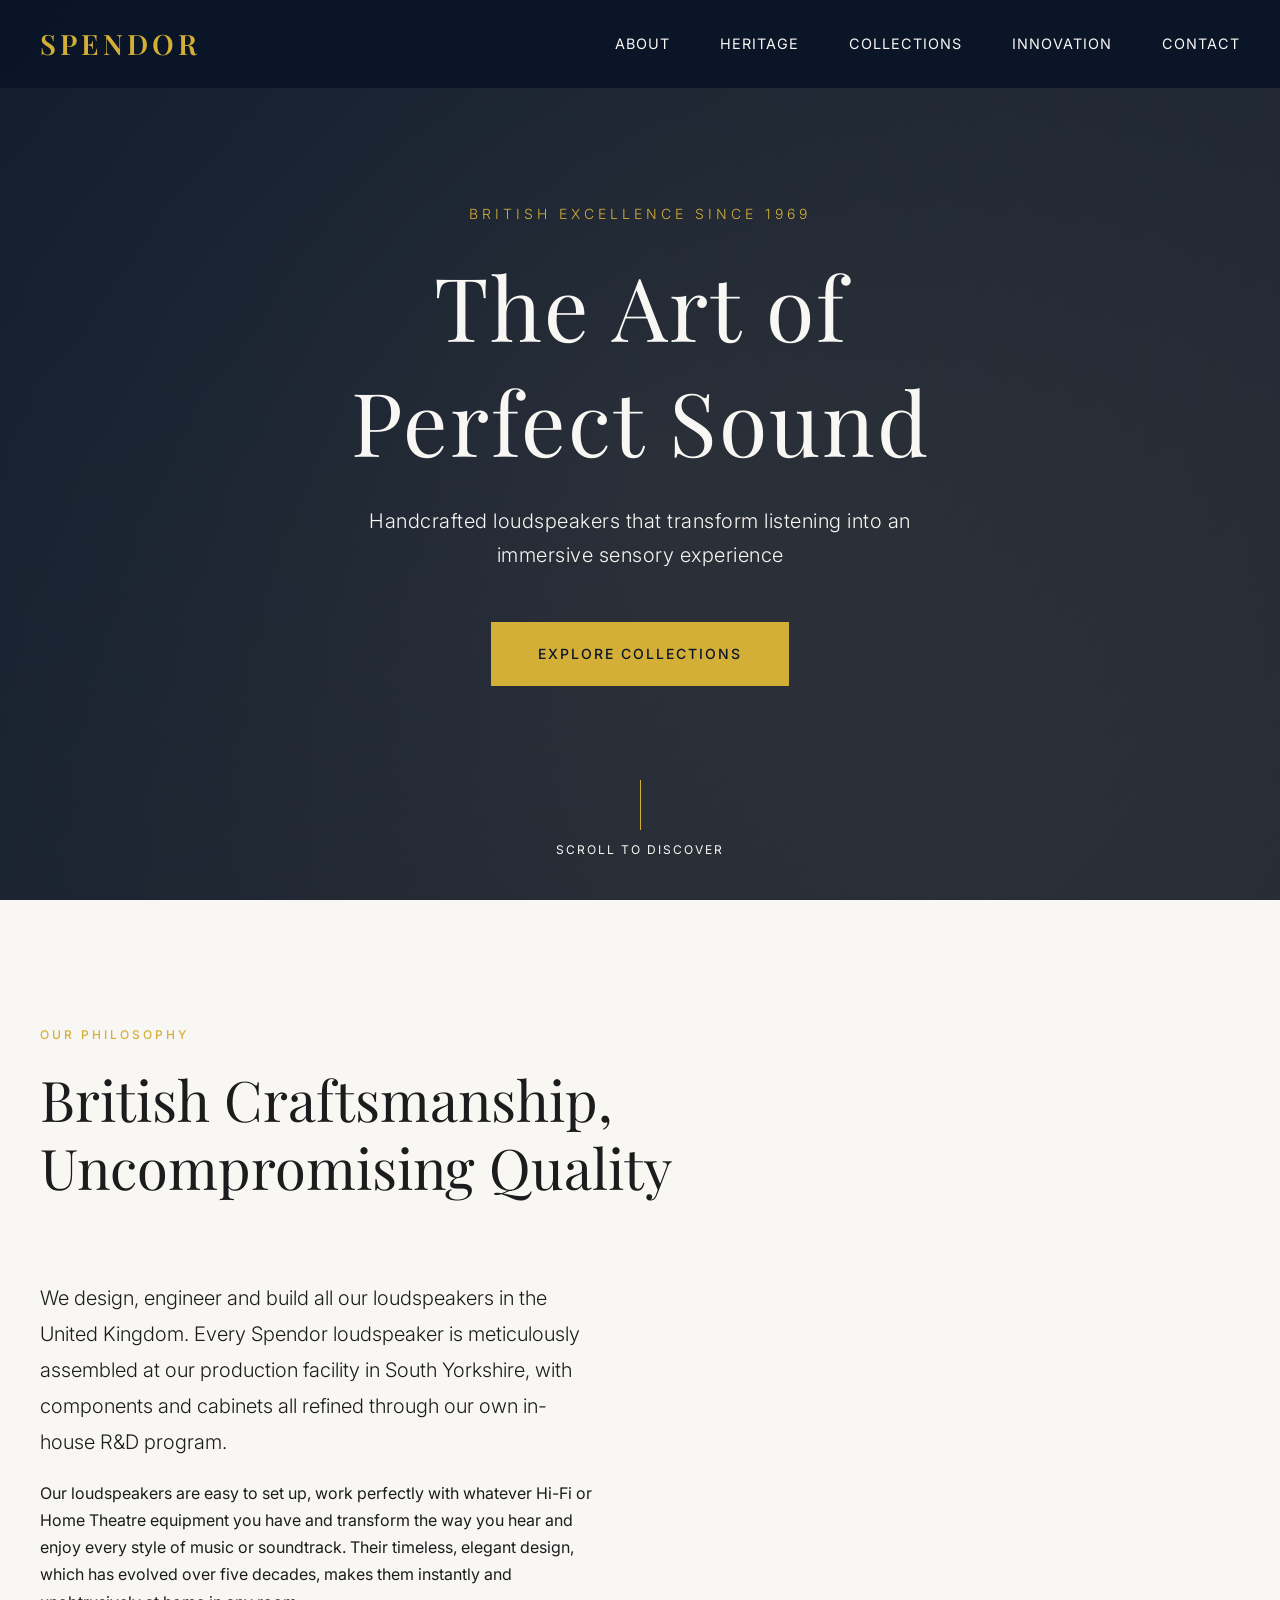
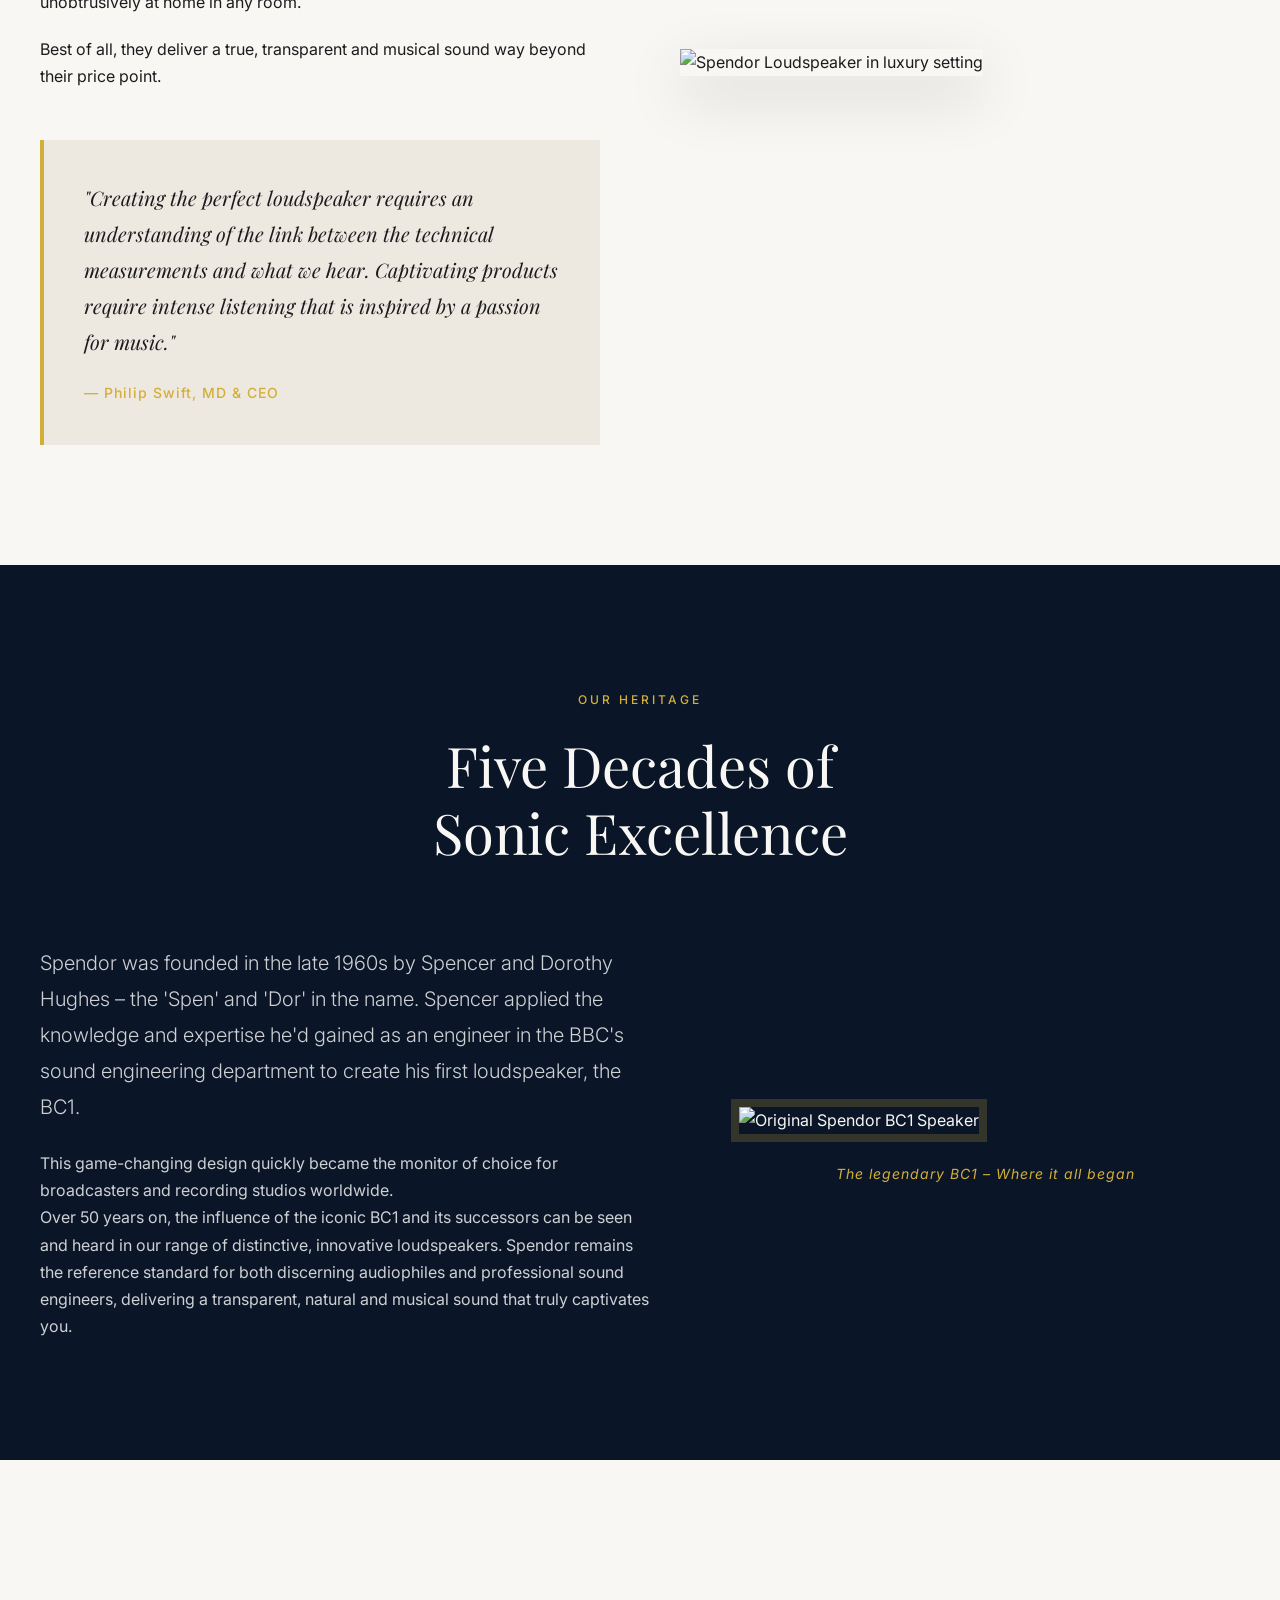
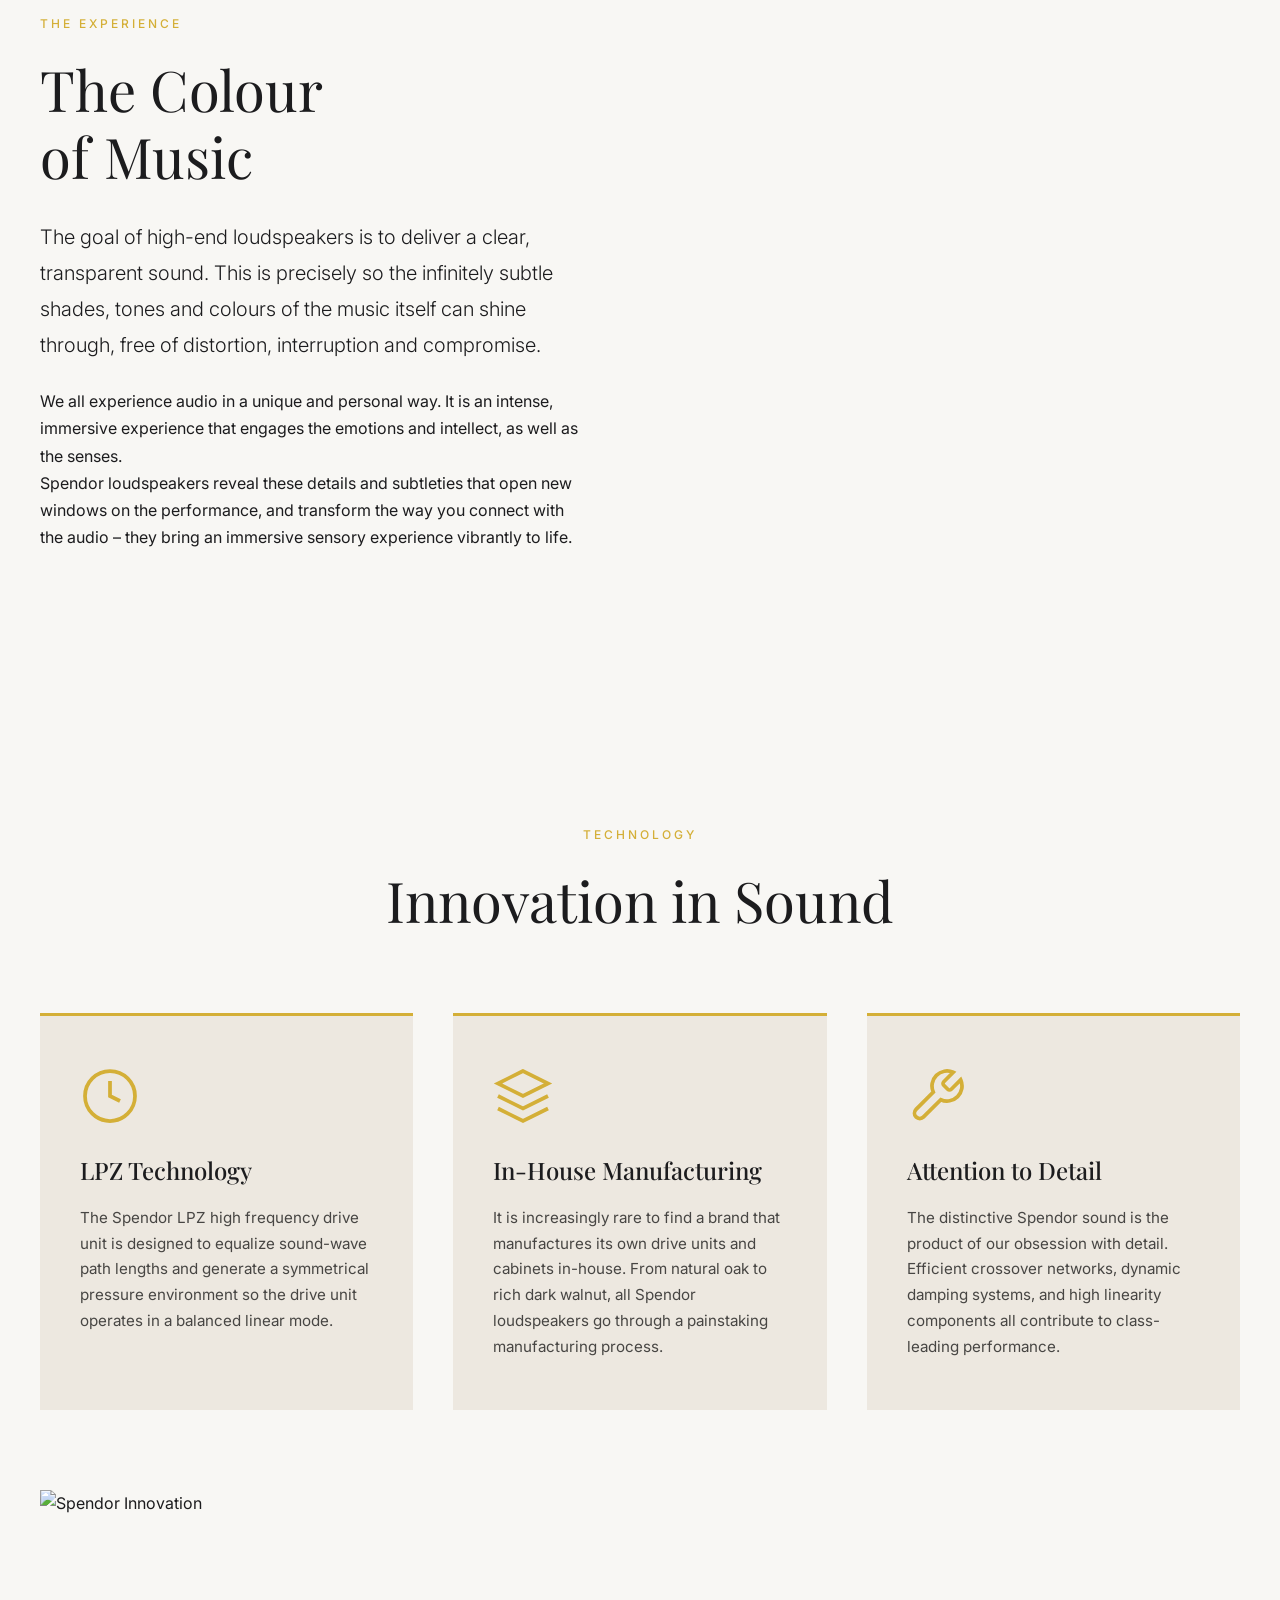
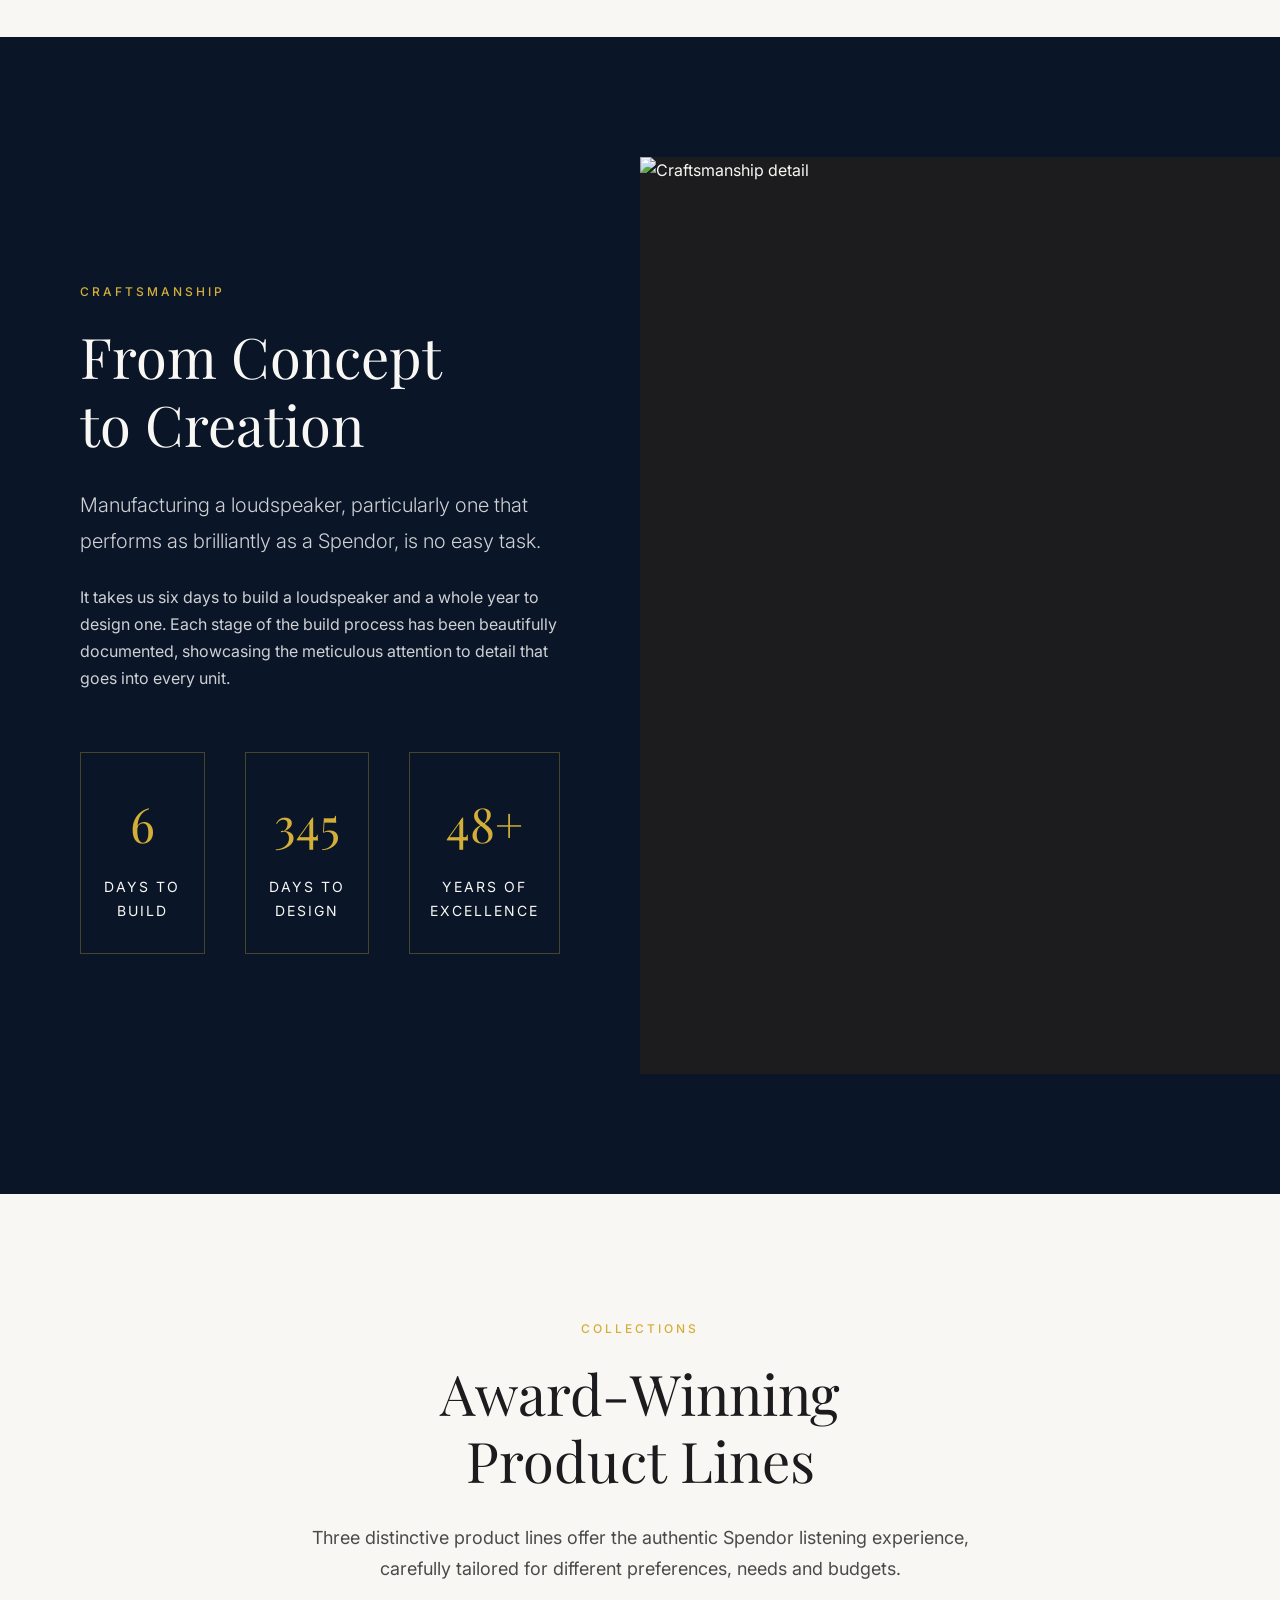
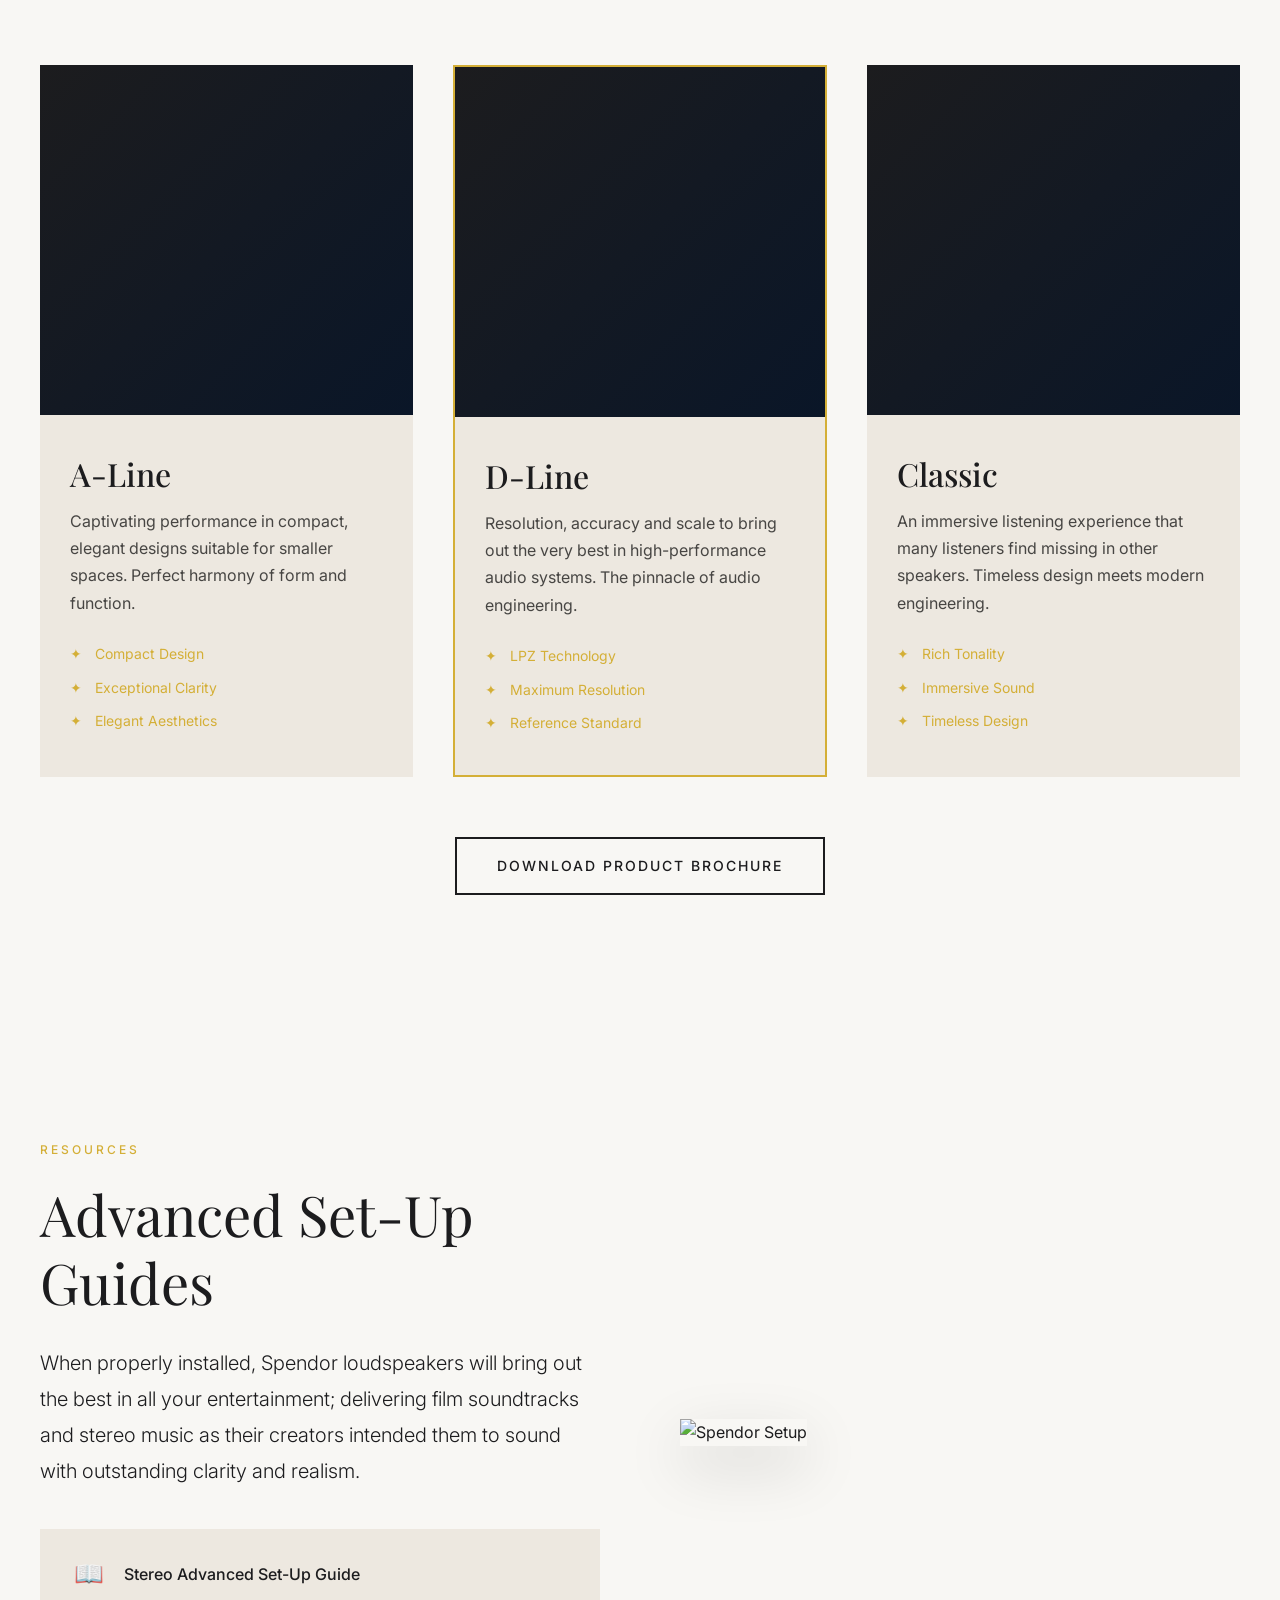
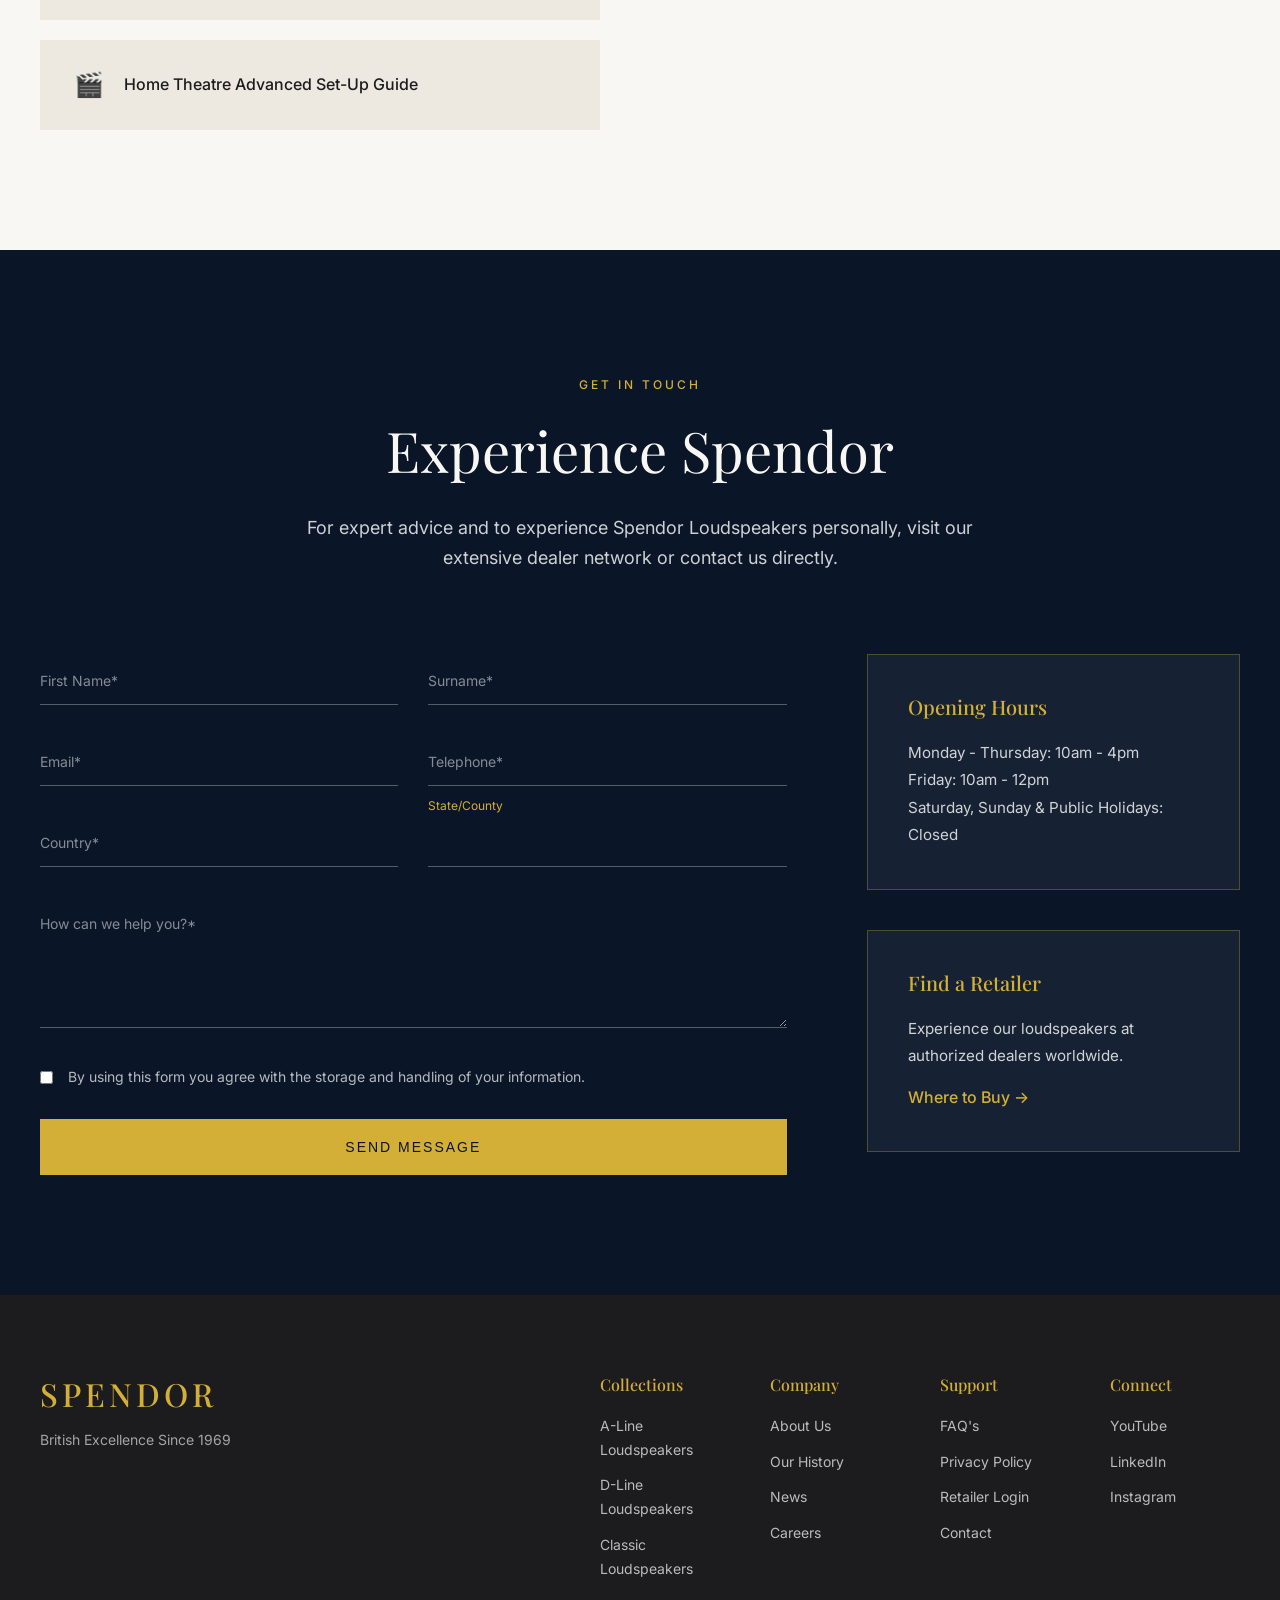
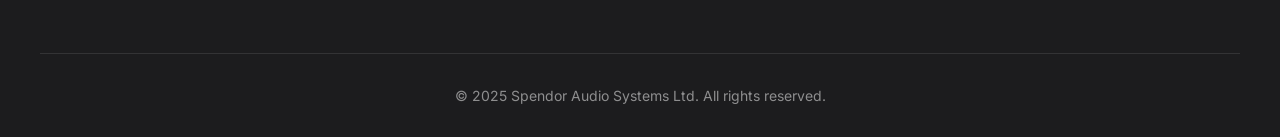
==== commit e56f89da: "Add FAQ page and update links" ====
--- a/index.html
+++ b/index.html
@@ -370,7 +370,7 @@
                     </div>
                     <div class="footer-column">
                         <h4>Support</h4>
-                        <a href="#">FAQ's</a>
+                        <a href="faq.html">FAQ's</a>
                         <a href="#">Privacy Policy</a>
                         <a href="#">Retailer Login</a>
                         <a href="#contact">Contact</a>
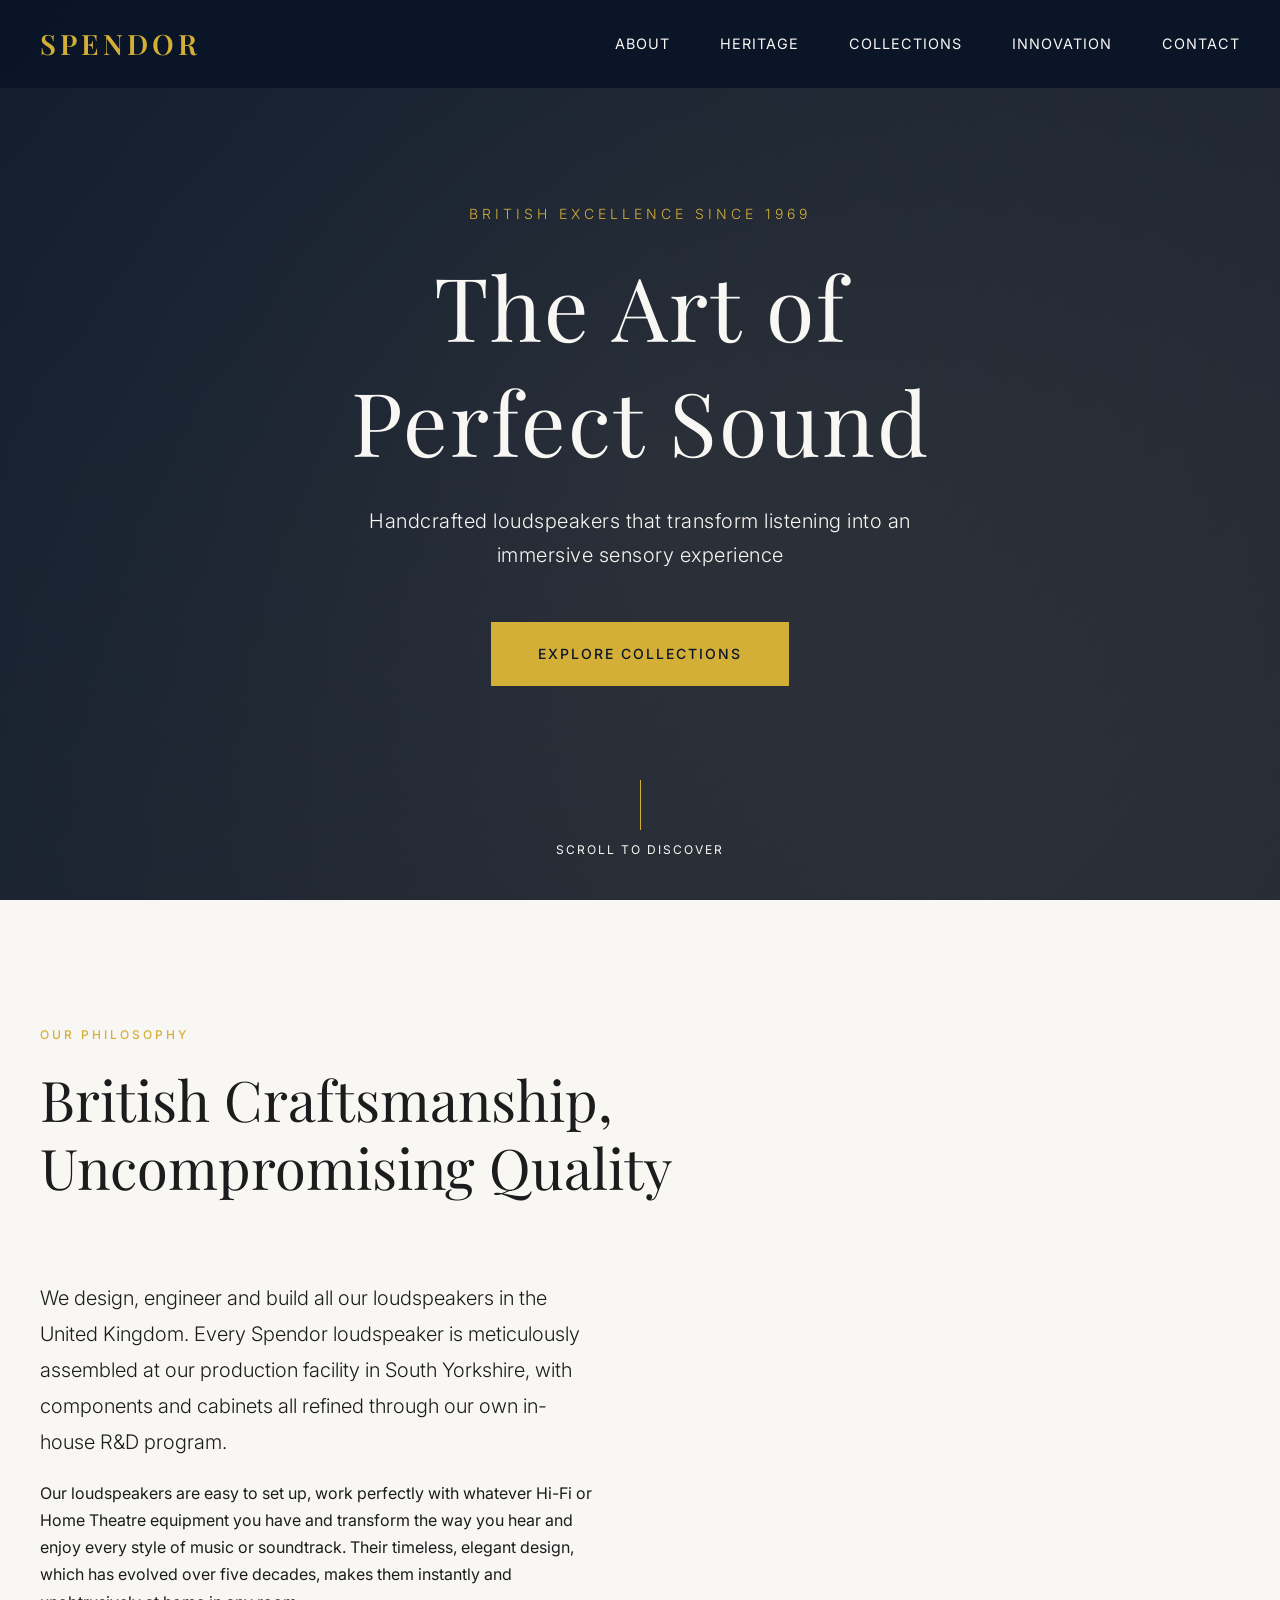
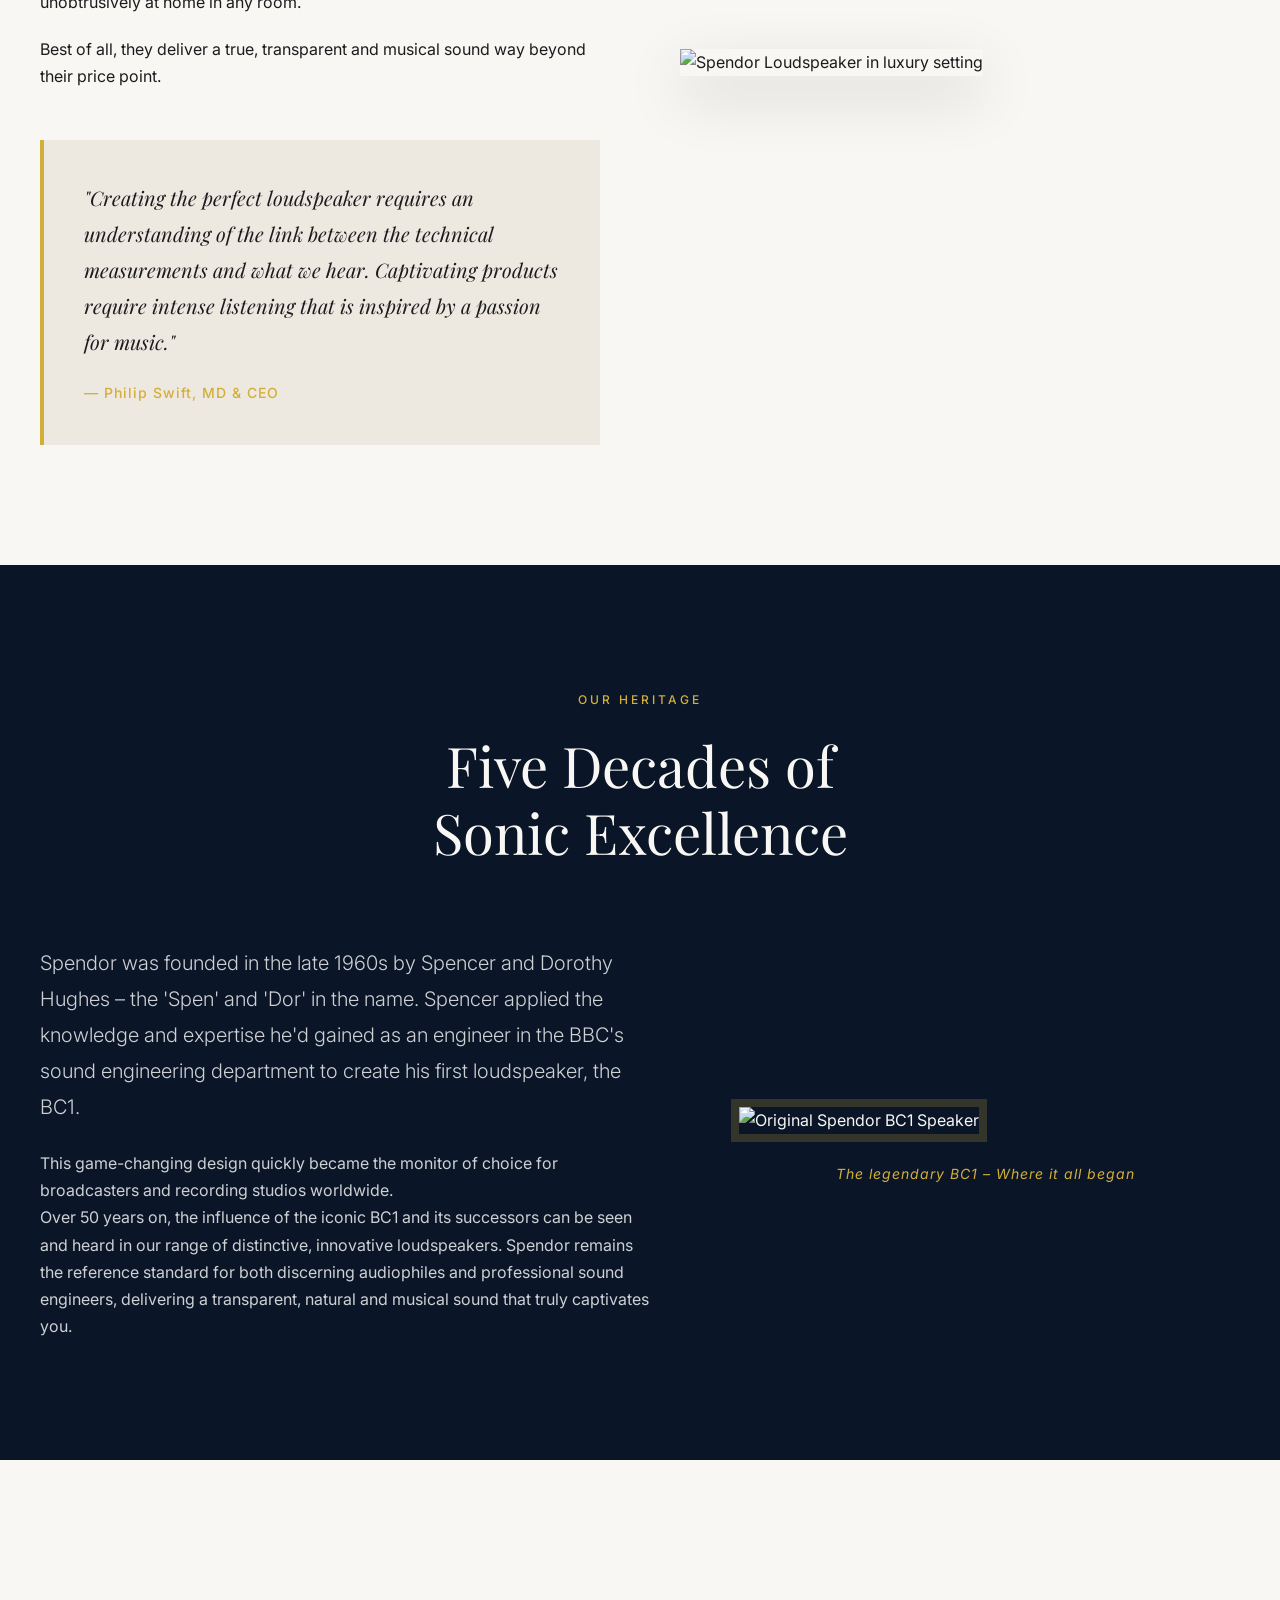
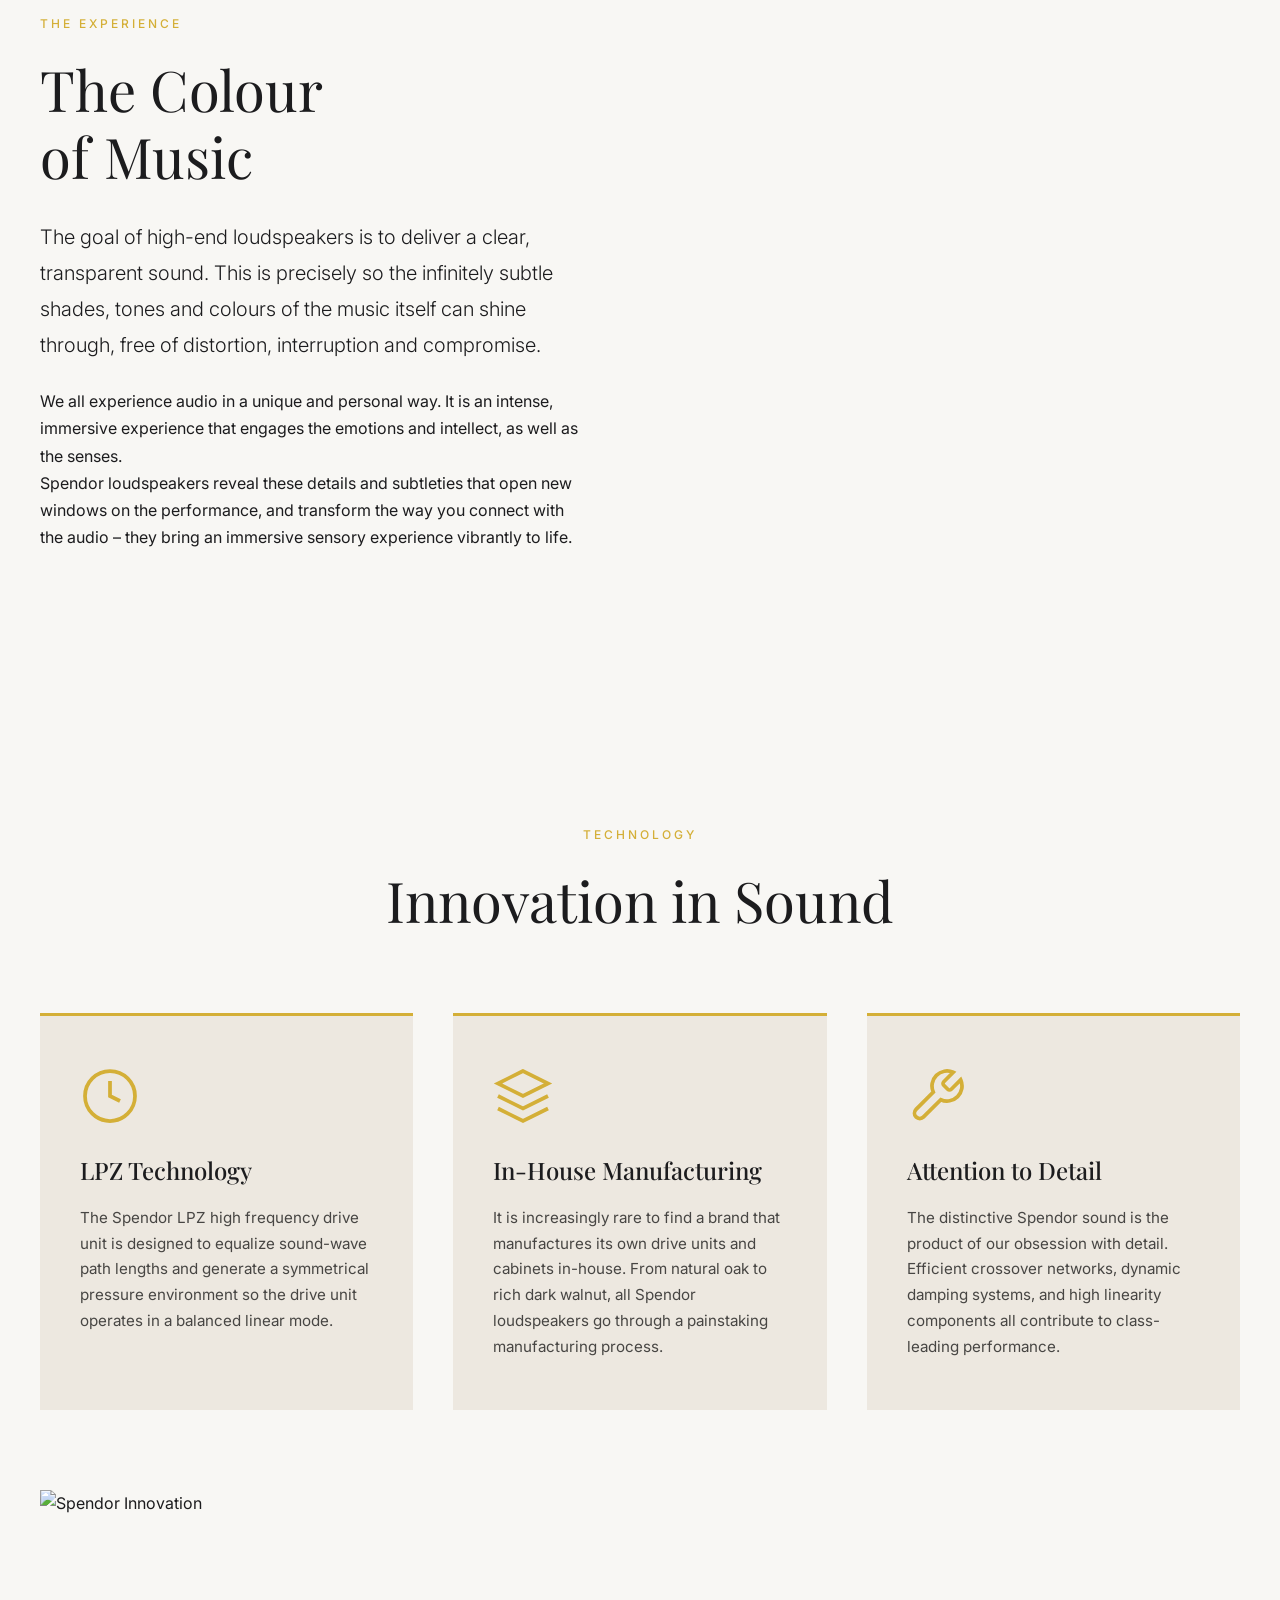
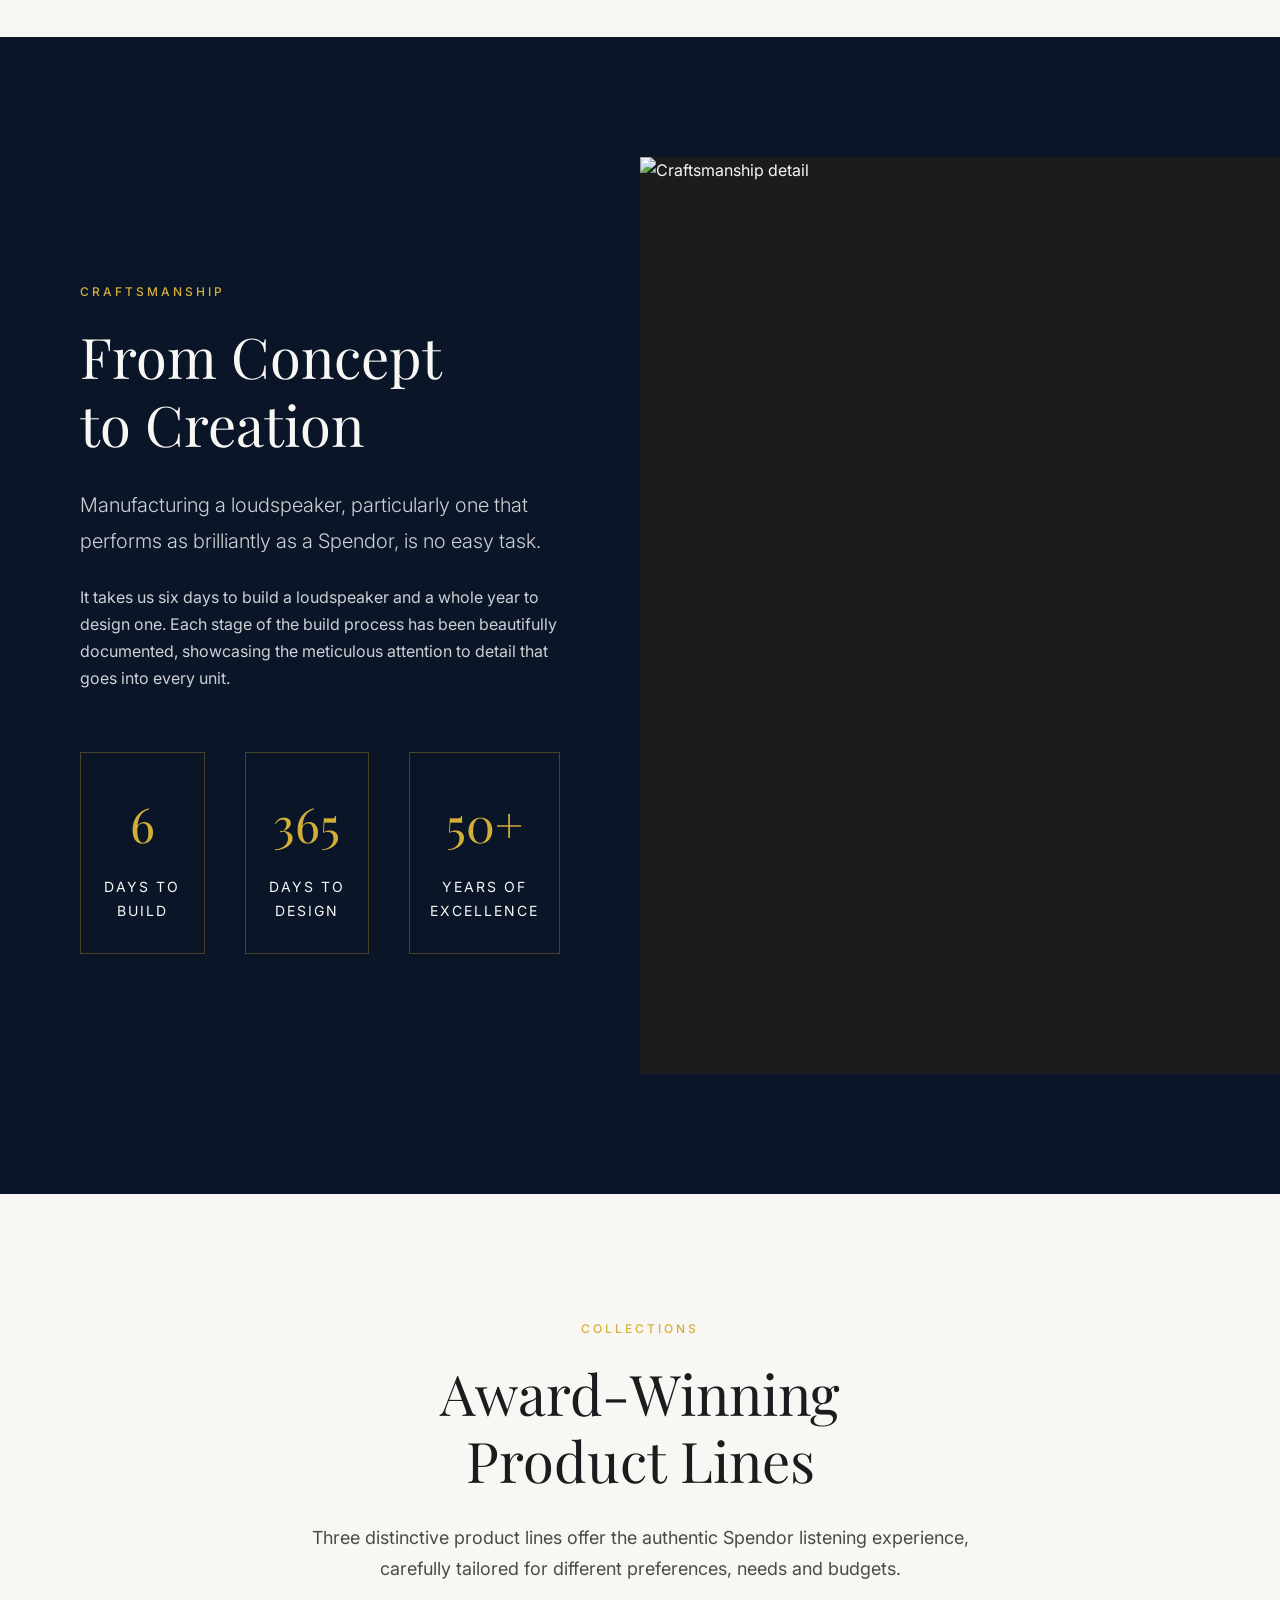
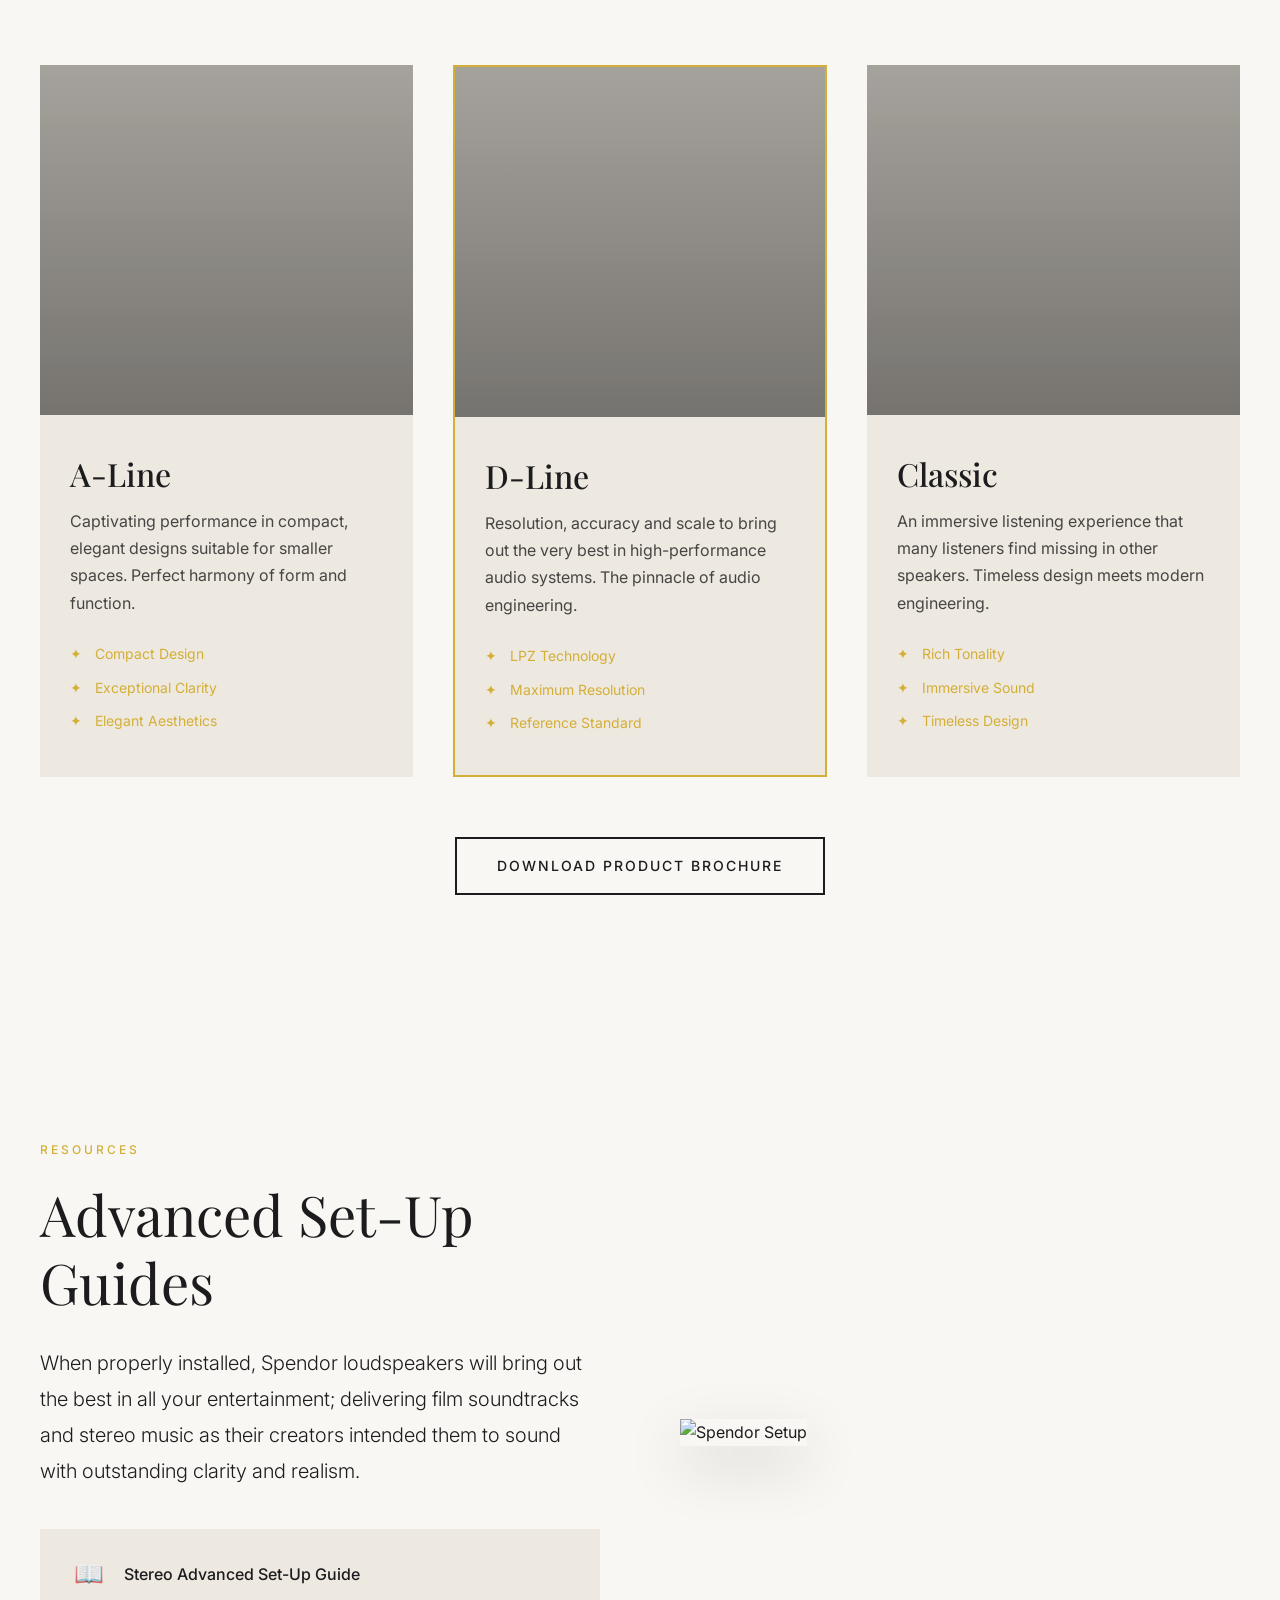
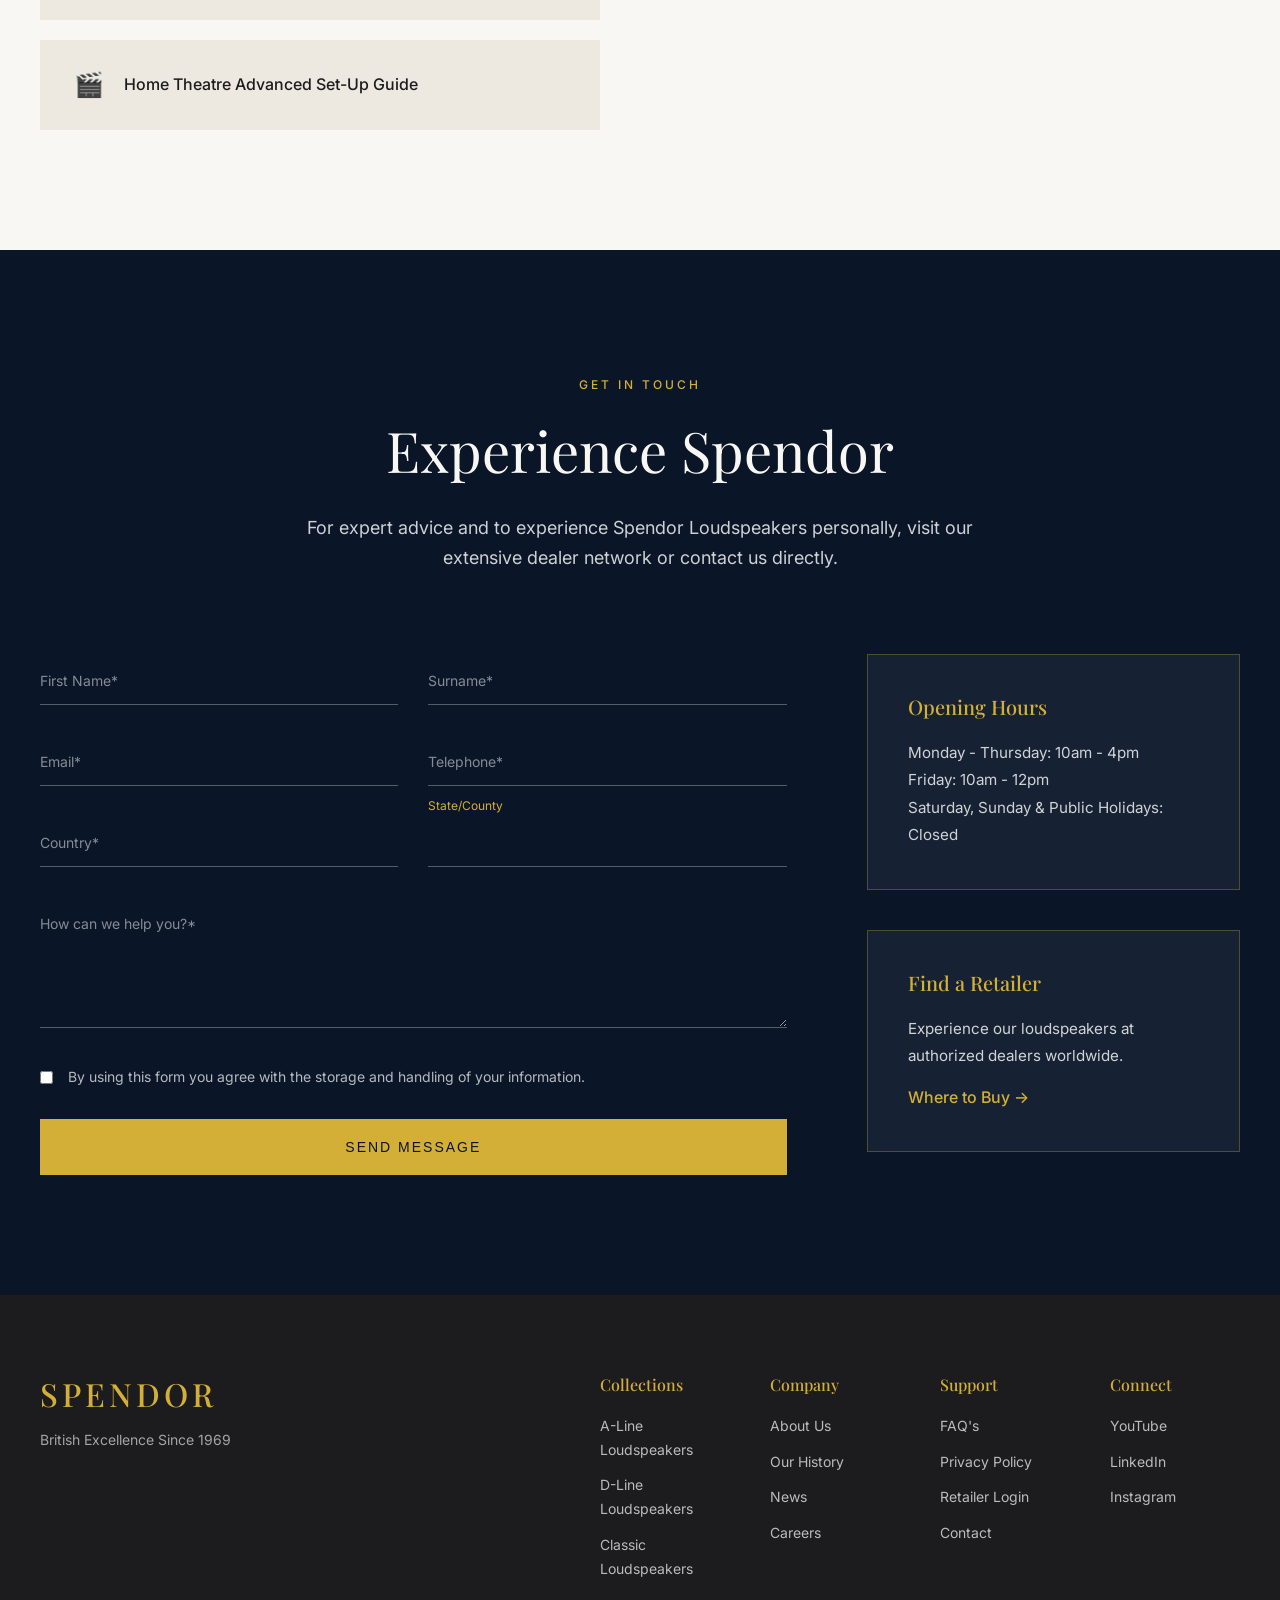
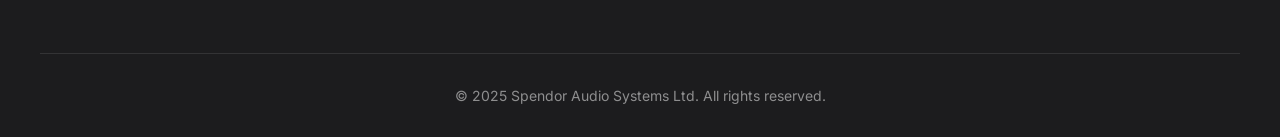
==== commit 6e3c857c: "Add product images and fix retailer finder link" ====
--- a/index.html
+++ b/index.html
@@ -197,7 +197,7 @@
             </div>
             <div class="products-grid">
                 <div class="product-card">
-                    <div class="product-image">
+                    <div class="product-image" style="background: linear-gradient(rgba(0,0,0,0.3), rgba(0,0,0,0.5)), url('https://images.unsplash.com/photo-1545558014-8692077e9b5c?w=800') center/cover;">
                         <div class="product-overlay">
                             <a href="a-line.html" class="product-link">Explore A-Line</a>
                         </div>
@@ -213,7 +213,7 @@
                     </div>
                 </div>
                 <div class="product-card featured">
-                    <div class="product-image">
+                    <div class="product-image" style="background: linear-gradient(rgba(0,0,0,0.3), rgba(0,0,0,0.5)), url('https://images.unsplash.com/photo-1558618666-fcd25c85cd64?w=800') center/cover;">
                         <div class="product-overlay">
                             <a href="d-line.html" class="product-link">Explore D-Line</a>
                         </div>
@@ -229,7 +229,7 @@
                     </div>
                 </div>
                 <div class="product-card">
-                    <div class="product-image">
+                    <div class="product-image" style="background: linear-gradient(rgba(0,0,0,0.3), rgba(0,0,0,0.5)), url('https://images.unsplash.com/photo-1608043152269-423dbba4e7e1?w=800') center/cover;">
                         <div class="product-overlay">
                             <a href="classic.html" class="product-link">Explore Classic</a>
                         </div>
@@ -339,7 +339,7 @@
                     <div class="info-card">
                         <h3>Find a Retailer</h3>
                         <p>Experience our loudspeakers at authorized dealers worldwide.</p>
-                        <a href="#" class="text-link">Where to Buy →</a>
+                        <a href="https://spendoraudio.com/retailer-finder/" target="_blank" class="text-link">Where to Buy →</a>
                     </div>
                 </div>
             </div>
